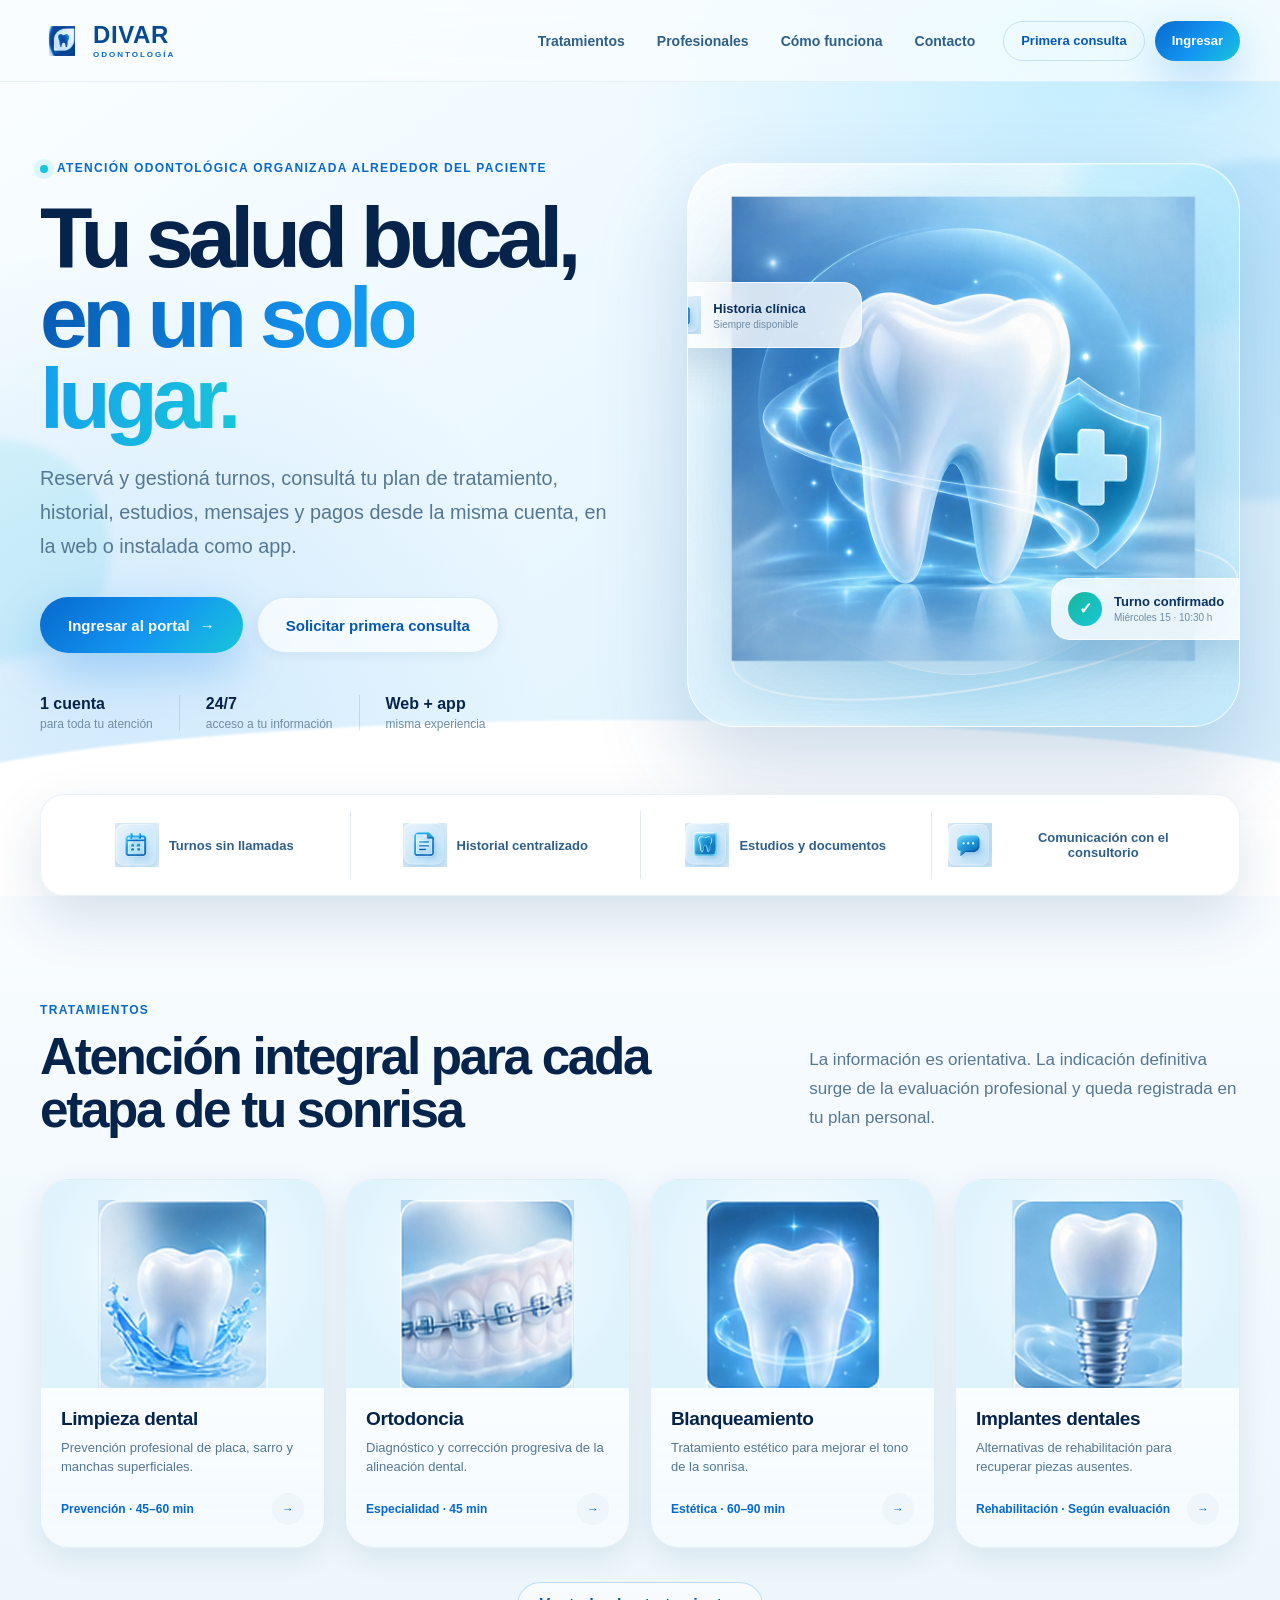
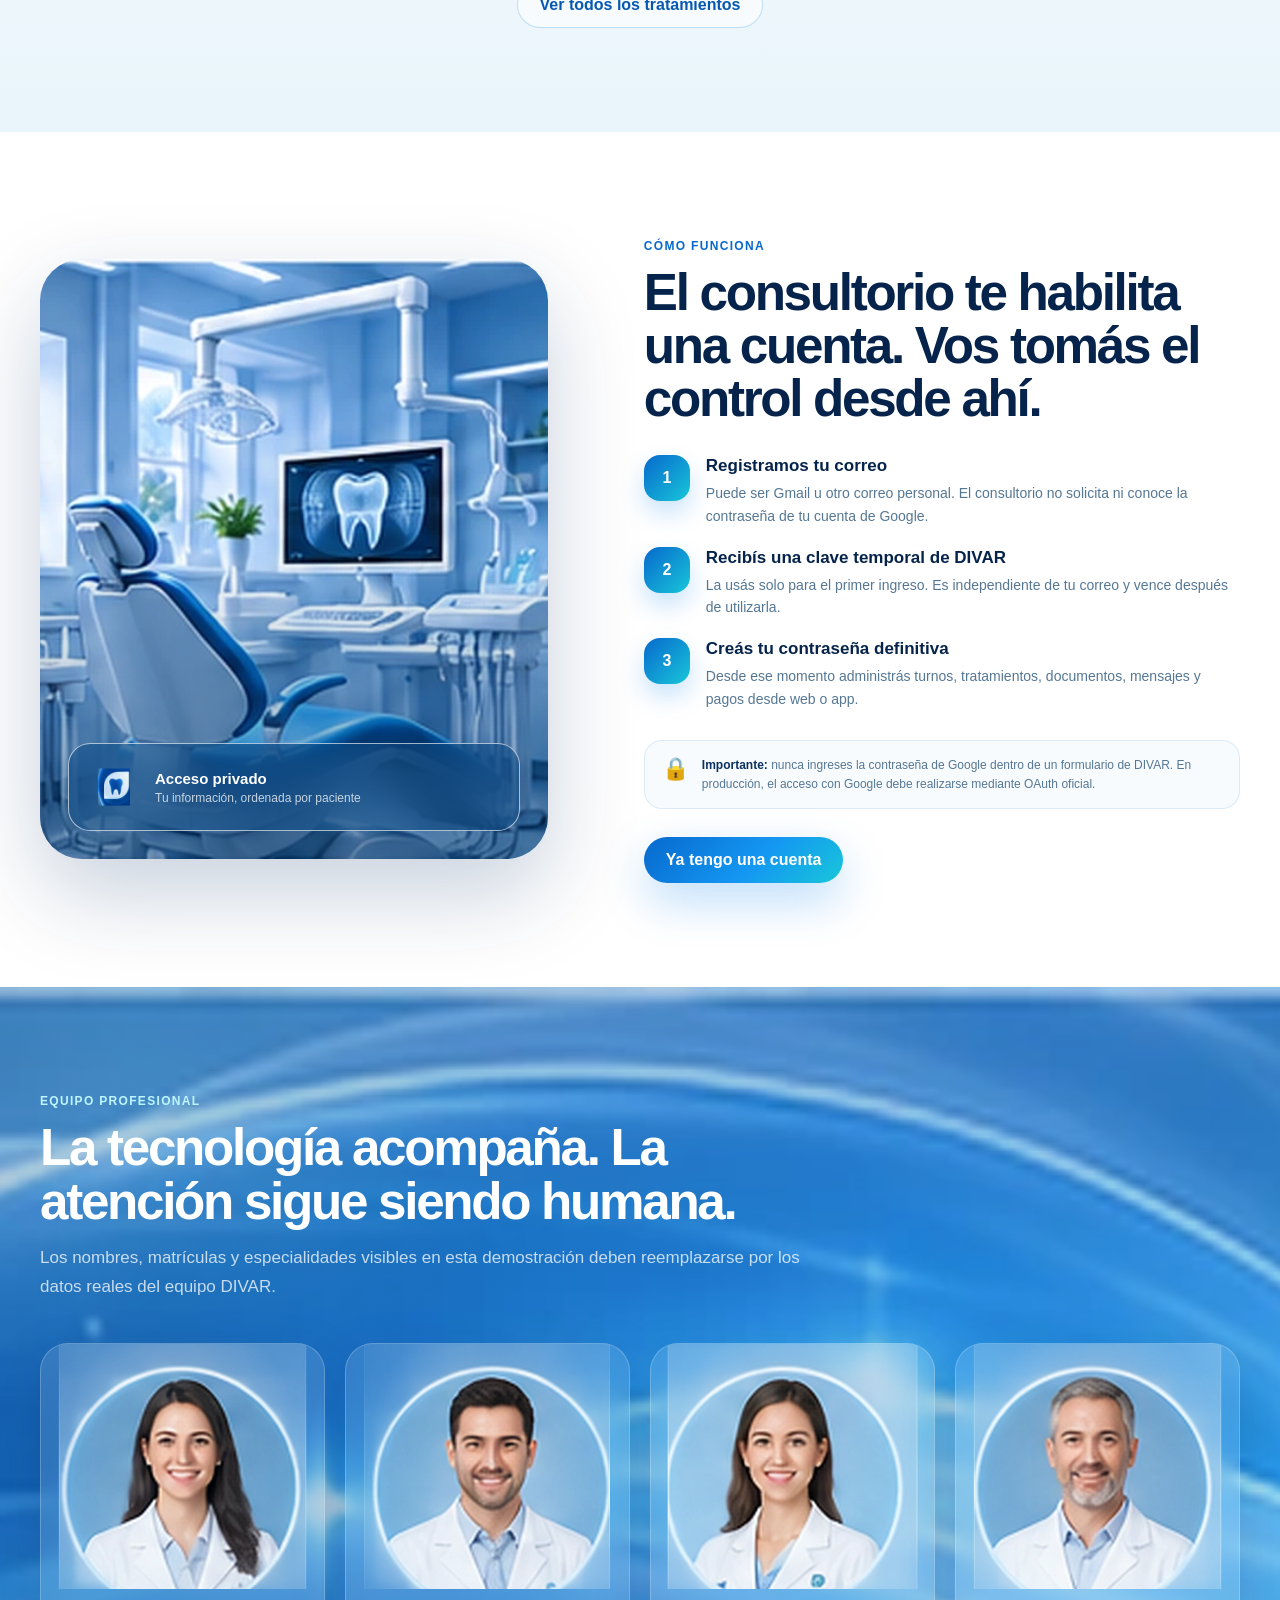
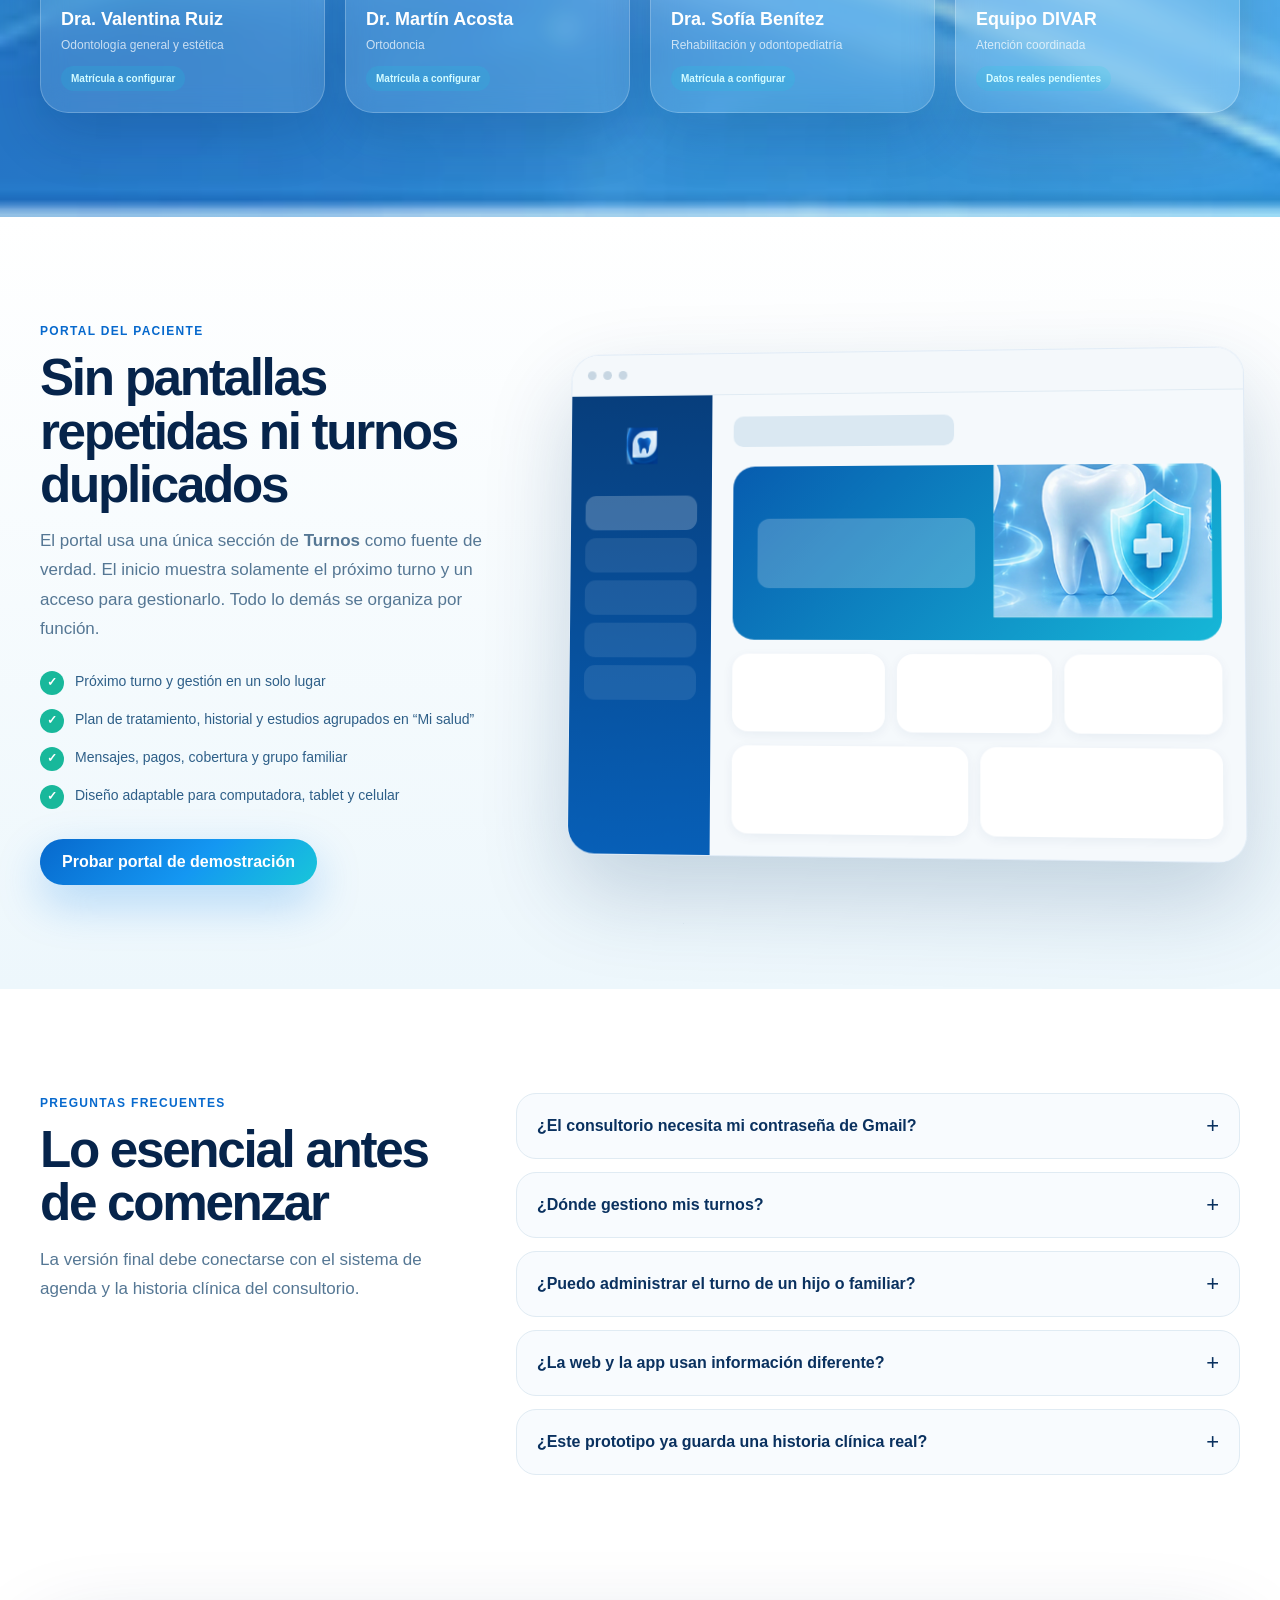
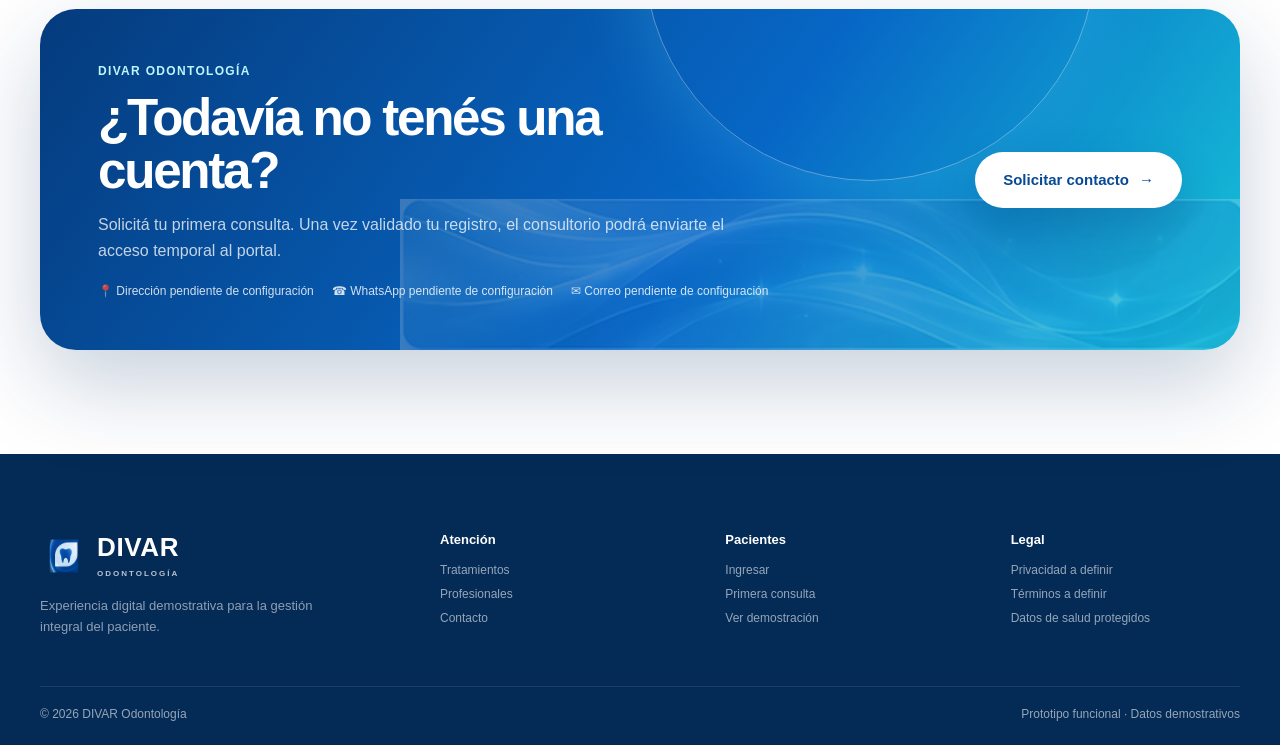
==== index.html @ 858279f1 "DIVAR Web Paciente v2.0 — PWA demo Co-Authored-By: Claude Opus 5 <noreply@anthropic.com>" ====
<!doctype html>
<html lang="es-AR">
<head>
  <meta charset="utf-8">
  <meta name="viewport" content="width=device-width, initial-scale=1, viewport-fit=cover">
  <meta name="theme-color" content="#0b5eb7">
  <meta name="description" content="DIVAR Odontología: sitio institucional y portal privado para pacientes. Turnos, historial, estudios, mensajes y pagos en un solo lugar.">
  <meta name="color-scheme" content="light">
  <meta property="og:title" content="DIVAR Odontología">
  <meta property="og:description" content="Tu salud bucal, organizada y accesible desde web o app.">
  <title>DIVAR Odontología | Portal de pacientes</title>
  <link rel="icon" href="assets/app/app-icon-192.png">
  <link rel="apple-touch-icon" href="assets/app/app-icon-192.png">
  <link rel="manifest" href="manifest.webmanifest">
  <link rel="stylesheet" href="styles.css">
</head>
<body>
  <a class="skip-link" href="#mainContent">Saltar al contenido</a>

  <div id="publicSite" class="public-site">
    <header class="public-header" id="siteHeader">
      <div class="public-header__inner container">
        <a class="brand-link brand-lockup" href="#inicio" aria-label="DIVAR Odontología, inicio">
          <img class="brand-lockup__mark" src="assets/brand/logo-symbol.webp" alt="">
          <span class="brand-lockup__text"><strong>DIVAR</strong><small>ODONTOLOGÍA</small></span>
        </a>
        <nav class="public-nav" aria-label="Navegación principal">
          <a href="#servicios">Tratamientos</a>
          <a href="#equipo">Profesionales</a>
          <a href="#acceso">Cómo funciona</a>
          <a href="#contacto">Contacto</a>
        </nav>
        <div class="public-header__actions">
          <button class="button button--ghost button--compact" data-action="open-first-visit">Primera consulta</button>
          <button class="button button--primary button--compact" data-action="open-login">Ingresar</button>
          <button class="icon-button public-menu-button" data-action="toggle-public-menu" aria-label="Abrir menú" aria-expanded="false">
            <span></span><span></span><span></span>
          </button>
        </div>
      </div>
      <div id="mobilePublicMenu" class="public-mobile-menu" hidden>
        <a href="#servicios">Tratamientos</a>
        <a href="#equipo">Profesionales</a>
        <a href="#acceso">Cómo funciona</a>
        <a href="#contacto">Contacto</a>
        <button class="button button--ghost" data-action="open-first-visit">Primera consulta</button>
        <button class="button button--primary" data-action="open-login">Ingresar al portal</button>
      </div>
    </header>

    <main id="mainContent">
      <section id="inicio" class="hero-section">
        <div class="hero-orb hero-orb--one"></div>
        <div class="hero-orb hero-orb--two"></div>
        <div class="container hero-grid">
          <div class="hero-copy">
            <span class="eyebrow"><span class="eyebrow__dot"></span> Atención odontológica organizada alrededor del paciente</span>
            <h1>Tu salud bucal, <span>en un solo lugar.</span></h1>
            <p>Reservá y gestioná turnos, consultá tu plan de tratamiento, historial, estudios, mensajes y pagos desde la misma cuenta, en la web o instalada como app.</p>
            <div class="hero-actions">
              <button class="button button--primary button--large" data-action="open-login">Ingresar al portal <span aria-hidden="true">→</span></button>
              <button class="button button--soft button--large" data-action="open-first-visit">Solicitar primera consulta</button>
            </div>
            <div class="hero-trust" aria-label="Beneficios del portal">
              <div><strong>1 cuenta</strong><span>para toda tu atención</span></div>
              <div><strong>24/7</strong><span>acceso a tu información</span></div>
              <div><strong>Web + app</strong><span>misma experiencia</span></div>
            </div>
          </div>
          <div class="hero-visual" aria-hidden="true">
            <div class="hero-glass-panel">
              <img class="hero-tooth" src="assets/illustrations/hero-tooth-shield.webp" alt="">
              <div class="floating-card floating-card--appointment">
                <span class="floating-card__icon">✓</span>
                <div><strong>Turno confirmado</strong><span>Miércoles 15 · 10:30 h</span></div>
              </div>
              <div class="floating-card floating-card--record">
                <img src="assets/icons/icon-historia-clinica.webp" alt="">
                <div><strong>Historia clínica</strong><span>Siempre disponible</span></div>
              </div>
              <div class="hero-pulse"></div>
            </div>
          </div>
        </div>
      </section>

      <section class="trust-strip" aria-label="Servicios digitales">
        <div class="container trust-strip__grid">
          <div><img src="assets/icons/icon-turnos.webp" alt=""><span>Turnos sin llamadas</span></div>
          <div><img src="assets/icons/icon-historia-clinica.webp" alt=""><span>Historial centralizado</span></div>
          <div><img src="assets/icons/icon-estudios.webp" alt=""><span>Estudios y documentos</span></div>
          <div><img src="assets/icons/icon-mensajes.webp" alt=""><span>Comunicación con el consultorio</span></div>
        </div>
      </section>

      <section id="servicios" class="section section--soft">
        <div class="container">
          <div class="section-heading section-heading--split">
            <div>
              <span class="eyebrow">Tratamientos</span>
              <h2>Atención integral para cada etapa de tu sonrisa</h2>
            </div>
            <p>La información es orientativa. La indicación definitiva surge de la evaluación profesional y queda registrada en tu plan personal.</p>
          </div>
          <div id="publicTreatmentGrid" class="treatment-grid" aria-live="polite"></div>
          <div class="section-center-action">
            <button class="button button--outline" data-action="show-all-treatments">Ver todos los tratamientos</button>
          </div>
        </div>
      </section>

      <section id="acceso" class="section access-section">
        <div class="container access-grid">
          <div class="access-visual">
            <div class="access-image-card">
              <img src="assets/backgrounds/photo-clinic.webp" alt="Consultorio odontológico moderno">
              <div class="access-image-card__badge">
                <img src="assets/brand/logo-symbol.webp" alt="">
                <div><strong>Acceso privado</strong><span>Tu información, ordenada por paciente</span></div>
              </div>
            </div>
          </div>
          <div class="access-content">
            <span class="eyebrow">Cómo funciona</span>
            <h2>El consultorio te habilita una cuenta. Vos tomás el control desde ahí.</h2>
            <div class="steps-list">
              <article class="step-item"><span>1</span><div><h3>Registramos tu correo</h3><p>Puede ser Gmail u otro correo personal. El consultorio no solicita ni conoce la contraseña de tu cuenta de Google.</p></div></article>
              <article class="step-item"><span>2</span><div><h3>Recibís una clave temporal de DIVAR</h3><p>La usás solo para el primer ingreso. Es independiente de tu correo y vence después de utilizarla.</p></div></article>
              <article class="step-item"><span>3</span><div><h3>Creás tu contraseña definitiva</h3><p>Desde ese momento administrás turnos, tratamientos, documentos, mensajes y pagos desde web o app.</p></div></article>
            </div>
            <div class="security-note">
              <span class="security-note__icon">🔒</span>
              <p><strong>Importante:</strong> nunca ingreses la contraseña de Google dentro de un formulario de DIVAR. En producción, el acceso con Google debe realizarse mediante OAuth oficial.</p>
            </div>
            <button class="button button--primary" data-action="open-login">Ya tengo una cuenta</button>
          </div>
        </div>
      </section>

      <section id="equipo" class="section section--deep">
        <div class="container">
          <div class="section-heading section-heading--light">
            <span class="eyebrow eyebrow--light">Equipo profesional</span>
            <h2>La tecnología acompaña. La atención sigue siendo humana.</h2>
            <p>Los nombres, matrículas y especialidades visibles en esta demostración deben reemplazarse por los datos reales del equipo DIVAR.</p>
          </div>
          <div id="professionalGrid" class="professional-grid"></div>
        </div>
      </section>

      <section class="section portal-preview-section">
        <div class="container portal-preview-grid">
          <div class="portal-preview-copy">
            <span class="eyebrow">Portal del paciente</span>
            <h2>Sin pantallas repetidas ni turnos duplicados</h2>
            <p>El portal usa una única sección de <strong>Turnos</strong> como fuente de verdad. El inicio muestra solamente el próximo turno y un acceso para gestionarlo. Todo lo demás se organiza por función.</p>
            <ul class="feature-check-list">
              <li><span>✓</span> Próximo turno y gestión en un solo lugar</li>
              <li><span>✓</span> Plan de tratamiento, historial y estudios agrupados en “Mi salud”</li>
              <li><span>✓</span> Mensajes, pagos, cobertura y grupo familiar</li>
              <li><span>✓</span> Diseño adaptable para computadora, tablet y celular</li>
            </ul>
            <button class="button button--primary" data-action="open-demo">Probar portal de demostración</button>
          </div>
          <div class="portal-preview-window" aria-hidden="true">
            <div class="portal-preview-window__top"><span></span><span></span><span></span></div>
            <div class="portal-preview-window__body">
              <aside>
                <img class="preview-logo-mark" src="assets/brand/logo-symbol.webp" alt="">
                <i></i><i></i><i></i><i></i><i></i>
              </aside>
              <div class="preview-dashboard">
                <div class="preview-dashboard__header"></div>
                <div class="preview-dashboard__hero">
                  <div></div><img src="assets/illustrations/hero-tooth-prevention.webp" alt="">
                </div>
                <div class="preview-dashboard__cards"><i></i><i></i><i></i></div>
                <div class="preview-dashboard__rows"><i></i><i></i></div>
              </div>
            </div>
          </div>
        </div>
      </section>

      <section class="section faq-section">
        <div class="container faq-grid">
          <div class="faq-intro">
            <span class="eyebrow">Preguntas frecuentes</span>
            <h2>Lo esencial antes de comenzar</h2>
            <p>La versión final debe conectarse con el sistema de agenda y la historia clínica del consultorio.</p>
          </div>
          <div id="faqList" class="faq-list"></div>
        </div>
      </section>

      <section id="contacto" class="section contact-section">
        <div class="container contact-card">
          <div class="contact-card__copy">
            <span class="eyebrow eyebrow--light">DIVAR Odontología</span>
            <h2>¿Todavía no tenés una cuenta?</h2>
            <p>Solicitá tu primera consulta. Una vez validado tu registro, el consultorio podrá enviarte el acceso temporal al portal.</p>
            <div class="contact-items">
              <span>📍 Dirección pendiente de configuración</span>
              <span>☎ WhatsApp pendiente de configuración</span>
              <span>✉ Correo pendiente de configuración</span>
            </div>
          </div>
          <button class="button button--white button--large" data-action="open-first-visit">Solicitar contacto <span aria-hidden="true">→</span></button>
        </div>
      </section>
    </main>

    <footer class="public-footer">
      <div class="container public-footer__grid">
        <div><div class="brand-lockup brand-lockup--light"><img class="brand-lockup__mark" src="assets/brand/logo-symbol.webp" alt=""><span class="brand-lockup__text"><strong>DIVAR</strong><small>ODONTOLOGÍA</small></span></div><p>Experiencia digital demostrativa para la gestión integral del paciente.</p></div>
        <div><strong>Atención</strong><a href="#servicios">Tratamientos</a><a href="#equipo">Profesionales</a><a href="#contacto">Contacto</a></div>
        <div><strong>Pacientes</strong><button data-action="open-login">Ingresar</button><button data-action="open-first-visit">Primera consulta</button><button data-action="open-demo">Ver demostración</button></div>
        <div><strong>Legal</strong><span>Privacidad a definir</span><span>Términos a definir</span><span>Datos de salud protegidos</span></div>
      </div>
      <div class="container public-footer__bottom"><span>© <span id="currentYear"></span> DIVAR Odontología</span><span>Prototipo funcional · Datos demostrativos</span></div>
    </footer>
  </div>

  <div id="portalApp" class="portal-app" hidden>
    <aside class="portal-sidebar" id="portalSidebar">
      <div class="portal-sidebar__brand">
        <div class="brand-lockup brand-lockup--light"><img class="brand-lockup__mark" src="assets/brand/logo-symbol.webp" alt=""><span class="brand-lockup__text"><strong>DIVAR</strong><small>ODONTOLOGÍA</small></span></div>
        <button class="icon-button sidebar-close" data-action="close-sidebar" aria-label="Cerrar menú">×</button>
      </div>
      <div class="patient-compact" id="sidebarPatientCard"></div>
      <nav id="portalNavigation" class="portal-nav" aria-label="Portal del paciente"></nav>
      <div class="portal-sidebar__bottom">
        <button class="emergency-button" data-action="open-emergency"><img src="assets/icons/icon-urgencias.webp" alt=""><span><strong>¿Tenés una urgencia?</strong><small>Ver canales de atención</small></span></button>
        <button class="logout-button" data-action="logout">Cerrar sesión</button>
      </div>
    </aside>
    <div class="sidebar-scrim" id="sidebarScrim" data-action="close-sidebar" hidden></div>

    <div class="portal-shell">
      <header class="portal-topbar">
        <div class="portal-topbar__left">
          <button class="icon-button portal-menu-button" data-action="open-sidebar" aria-label="Abrir menú"><span></span><span></span><span></span></button>
          <div id="portalBreadcrumb" class="portal-breadcrumb"></div>
        </div>
        <div class="portal-topbar__actions">
          <button id="installAppButton" class="button button--soft button--compact" data-action="install-app" hidden>Instalar app</button>
          <button class="notification-button" data-action="toggle-notifications" aria-label="Notificaciones"><span class="notification-button__bell">♢</span><span id="notificationCount" class="notification-count">0</span></button>
          <button class="topbar-profile" data-action="navigate" data-route="profile" id="topbarProfile"></button>
        </div>
      </header>
      <main id="portalMain" class="portal-main" tabindex="-1"></main>
      <nav id="mobilePortalNav" class="mobile-portal-nav" aria-label="Navegación móvil"></nav>
    </div>

    <aside id="notificationPanel" class="notification-panel" hidden>
      <div class="notification-panel__header"><div><span class="eyebrow">Actividad</span><h2>Notificaciones</h2></div><button class="icon-button" data-action="toggle-notifications" aria-label="Cerrar notificaciones">×</button></div>
      <div id="notificationList" class="notification-list"></div>
      <button class="button button--soft button--full" data-action="mark-notifications-read">Marcar todo como leído</button>
    </aside>
  </div>

  <div id="modalRoot"></div>
  <div id="toastRegion" class="toast-region" aria-live="polite" aria-atomic="true"></div>
  <input id="documentUploadInput" type="file" accept="image/*,.pdf" hidden multiple>

  <noscript><div class="noscript-message">Esta aplicación necesita JavaScript para gestionar el portal del paciente.</div></noscript>
  <script src="app.js" defer></script>
</body>
</html>
---- styles.css ----
:root {
  --ink-950: #06244b;
  --ink-900: #0a315f;
  --ink-800: #164875;
  --ink-700: #2e5f88;
  --ink-600: #557794;
  --ink-500: #718da5;
  --ink-400: #9ab0c2;
  --ink-300: #c7d6e2;
  --ink-200: #e0ebf3;
  --ink-100: #eff6fb;
  --ink-50: #f8fbfe;
  --blue-950: #00356f;
  --blue-900: #064995;
  --blue-800: #0758b0;
  --blue-700: #0769cd;
  --blue-600: #087fe7;
  --blue-500: #1497f2;
  --blue-400: #33b7f2;
  --cyan-500: #18c6d9;
  --cyan-400: #4ddbe5;
  --cyan-200: #baf4f3;
  --success-700: #087a67;
  --success-500: #18b89b;
  --success-100: #dcf9f0;
  --warning-700: #9a5b00;
  --warning-500: #f4a42b;
  --warning-100: #fff2d4;
  --danger-700: #b23a4a;
  --danger-500: #ed6273;
  --danger-100: #ffe7eb;
  --white: #ffffff;
  --page: #f2f8fc;
  --page-deep: #e8f3fa;
  --shadow-xs: 0 3px 12px rgba(7, 56, 104, 0.06);
  --shadow-sm: 0 10px 30px rgba(7, 56, 104, 0.09);
  --shadow-md: 0 22px 55px rgba(7, 56, 104, 0.14);
  --shadow-lg: 0 34px 90px rgba(0, 46, 98, 0.22);
  --shadow-blue: 0 18px 46px rgba(8, 127, 231, 0.27);
  --radius-xs: 10px;
  --radius-sm: 14px;
  --radius-md: 20px;
  --radius-lg: 28px;
  --radius-xl: 36px;
  --radius-pill: 999px;
  --container: 1200px;
  --sidebar-width: 284px;
  --topbar-height: 78px;
  --ease: 180ms ease;
}

* { box-sizing: border-box; }
html { scroll-behavior: smooth; }
body {
  margin: 0;
  min-width: 320px;
  color: var(--ink-950);
  background: var(--page);
  font-family: Inter, ui-sans-serif, -apple-system, BlinkMacSystemFont, "Segoe UI", sans-serif;
  -webkit-font-smoothing: antialiased;
  text-rendering: optimizeLegibility;
}
body.modal-open { overflow: hidden; }
button, input, select, textarea { font: inherit; }
button, a { -webkit-tap-highlight-color: transparent; }
button { cursor: pointer; }
a { color: inherit; text-decoration: none; }
img { max-width: 100%; display: block; }
[hidden] { display: none !important; }

::selection { color: var(--blue-950); background: var(--cyan-200); }
:focus-visible { outline: 3px solid rgba(20, 151, 242, 0.34); outline-offset: 3px; }

.skip-link {
  position: fixed;
  left: 18px;
  top: 14px;
  z-index: 5000;
  padding: 10px 16px;
  border-radius: var(--radius-pill);
  background: var(--ink-950);
  color: white;
  transform: translateY(-180%);
  transition: transform var(--ease);
}
.skip-link:focus { transform: translateY(0); }

.container { width: min(calc(100% - 40px), var(--container)); margin-inline: auto; }
.section { padding: 104px 0; position: relative; }
.section--soft { background: linear-gradient(180deg, #f8fcff 0%, #eaf5fb 100%); }
.section--deep { overflow: hidden; color: white; background: linear-gradient(135deg, #053a78 0%, #075cb1 54%, #12a3dc 100%); }
.section--deep::before {
  content: "";
  position: absolute;
  inset: 0;
  background:
    radial-gradient(circle at 12% 8%, rgba(123, 233, 255, 0.2), transparent 28%),
    radial-gradient(circle at 90% 86%, rgba(255, 255, 255, 0.12), transparent 24%),
    url("assets/backgrounds/background-waves.webp") center bottom / cover no-repeat;
  opacity: .72;
}
.section--deep > .container { position: relative; z-index: 1; }

.eyebrow {
  display: inline-flex;
  align-items: center;
  gap: 9px;
  color: var(--blue-700);
  font-size: 12px;
  font-weight: 800;
  letter-spacing: .11em;
  line-height: 1.2;
  text-transform: uppercase;
}
.eyebrow--light { color: #bdf6ff; }
.eyebrow__dot { width: 8px; height: 8px; border-radius: 50%; background: var(--cyan-500); box-shadow: 0 0 0 6px rgba(24, 198, 217, .12); }

.section-heading { max-width: 720px; margin-bottom: 42px; }
.section-heading--split { display: grid; grid-template-columns: minmax(0, 1.2fr) minmax(280px, .75fr); gap: 80px; max-width: none; align-items: end; }
.section-heading h2, .access-content h2, .portal-preview-copy h2, .faq-intro h2, .contact-card h2 {
  margin: 12px 0 0;
  font-size: clamp(34px, 4vw, 54px);
  line-height: 1.04;
  letter-spacing: -.045em;
}
.section-heading p, .section-heading--split > p, .access-content > p, .portal-preview-copy > p, .faq-intro > p {
  margin: 15px 0 0;
  color: var(--ink-600);
  font-size: 17px;
  line-height: 1.72;
}
.section-heading--split > p { align-self: end; margin: 0 0 4px; }
.section-heading--light { color: white; max-width: 760px; }
.section-heading--light p { color: rgba(255,255,255,.75); }
.section-center-action { display: flex; justify-content: center; margin-top: 34px; }

.button {
  border: 0;
  border-radius: var(--radius-pill);
  display: inline-flex;
  align-items: center;
  justify-content: center;
  gap: 10px;
  min-height: 46px;
  padding: 0 22px;
  font-weight: 760;
  line-height: 1;
  white-space: nowrap;
  transition: transform var(--ease), box-shadow var(--ease), background var(--ease), color var(--ease), border-color var(--ease);
}
.button:hover { transform: translateY(-2px); }
.button:active { transform: translateY(0); }
.button--primary { color: white; background: linear-gradient(135deg, var(--blue-700), var(--blue-500) 56%, var(--cyan-500)); box-shadow: var(--shadow-blue); }
.button--primary:hover { box-shadow: 0 23px 54px rgba(8, 127, 231, .35); }
.button--soft { color: var(--blue-800); background: rgba(255,255,255,.68); border: 1px solid rgba(6, 96, 178, .12); box-shadow: var(--shadow-xs); backdrop-filter: blur(14px); }
.button--soft:hover { background: white; box-shadow: var(--shadow-sm); }
.button--ghost { color: var(--blue-800); background: transparent; border: 1px solid rgba(7, 88, 176, .16); }
.button--ghost:hover { background: rgba(255,255,255,.74); }
.button--outline { color: var(--blue-800); background: rgba(255,255,255,.6); border: 1px solid rgba(8, 127, 231, .24); }
.button--outline:hover { background: white; box-shadow: var(--shadow-sm); }
.button--white { color: var(--blue-900); background: white; box-shadow: 0 18px 45px rgba(0, 47, 100, .18); }
.button--danger { color: var(--danger-700); background: var(--danger-100); border: 1px solid rgba(178, 58, 74, .14); }
.button--large { min-height: 56px; padding-inline: 28px; font-size: 15px; }
.button--compact { min-height: 40px; padding-inline: 17px; font-size: 13px; }
.button--full { width: 100%; }
.button:disabled { cursor: not-allowed; opacity: .52; transform: none; box-shadow: none; }

.icon-button {
  display: inline-grid;
  place-items: center;
  width: 42px;
  height: 42px;
  padding: 0;
  border: 0;
  border-radius: 50%;
  color: var(--ink-900);
  background: rgba(255,255,255,.68);
  box-shadow: var(--shadow-xs);
  transition: background var(--ease), transform var(--ease), box-shadow var(--ease);
}
.icon-button:hover { background: white; transform: translateY(-1px); box-shadow: var(--shadow-sm); }

/* Public site */
.public-site { min-height: 100vh; overflow: clip; background: white; }
.public-header {
  position: fixed;
  inset: 0 0 auto 0;
  z-index: 1000;
  height: 82px;
  border-bottom: 1px solid rgba(8, 78, 143, .07);
  background: rgba(249, 253, 255, .8);
  backdrop-filter: blur(24px) saturate(150%);
  transition: box-shadow var(--ease), background var(--ease);
}
.public-header.is-scrolled { background: rgba(255,255,255,.92); box-shadow: 0 10px 35px rgba(7, 56, 104, .08); }
.public-header__inner { height: 100%; display: flex; align-items: center; justify-content: space-between; gap: 28px; }
.brand-link { flex: 0 0 auto; display: inline-flex; align-items: center; }
.brand-link img { width: 166px; height: auto; }
.public-nav { display: flex; align-items: center; gap: 32px; margin-left: auto; }
.public-nav a { position: relative; color: var(--ink-700); font-size: 14px; font-weight: 650; }
.public-nav a::after { content: ""; position: absolute; height: 2px; left: 50%; right: 50%; bottom: -9px; border-radius: 2px; background: var(--blue-600); transition: left var(--ease), right var(--ease); }
.public-nav a:hover { color: var(--blue-800); }
.public-nav a:hover::after { left: 0; right: 0; }
.public-header__actions { display: flex; align-items: center; gap: 10px; }
.public-menu-button { display: none; background: transparent; box-shadow: none; }
.public-menu-button span, .portal-menu-button span { display: block; width: 18px; height: 2px; border-radius: 2px; background: currentColor; margin: 2px 0; }
.public-mobile-menu { position: absolute; top: 72px; right: 20px; width: min(330px, calc(100vw - 40px)); padding: 18px; border: 1px solid rgba(8, 78, 143, .1); border-radius: 22px; background: rgba(255,255,255,.96); box-shadow: var(--shadow-lg); backdrop-filter: blur(24px); }
.public-mobile-menu a { display: block; padding: 13px 10px; color: var(--ink-800); font-weight: 680; }
.public-mobile-menu .button { width: 100%; margin-top: 8px; }

.hero-section {
  position: relative;
  min-height: 800px;
  padding: 150px 0 80px;
  display: flex;
  align-items: center;
  overflow: hidden;
  background:
    radial-gradient(circle at 84% 9%, rgba(93, 211, 255, .27), transparent 34%),
    radial-gradient(circle at 9% 82%, rgba(8, 127, 231, .12), transparent 32%),
    linear-gradient(145deg, #fbfeff 0%, #ecf8ff 46%, #d7effc 100%);
}
.hero-section::after { content: ""; position: absolute; inset: auto -10% -90px -10%; height: 190px; border-radius: 50% 50% 0 0; background: white; filter: blur(1px); }
.hero-grid { display: grid; grid-template-columns: minmax(0, 1.02fr) minmax(460px, .98fr); gap: 72px; align-items: center; position: relative; z-index: 2; }
.hero-copy h1 { max-width: 720px; margin: 20px 0 22px; font-size: clamp(50px, 6.8vw, 86px); line-height: .94; letter-spacing: -.065em; color: var(--ink-950); }
.hero-copy h1 span { color: transparent; background: linear-gradient(110deg, var(--blue-800), var(--blue-500) 54%, var(--cyan-500)); -webkit-background-clip: text; background-clip: text; }
.hero-copy > p { max-width: 680px; margin: 0; color: var(--ink-600); font-size: clamp(17px, 1.55vw, 20px); line-height: 1.72; }
.hero-actions { display: flex; align-items: center; flex-wrap: wrap; gap: 14px; margin-top: 34px; }
.hero-trust { margin-top: 42px; display: flex; align-items: stretch; gap: 0; }
.hero-trust > div { padding: 0 26px; border-left: 1px solid rgba(5, 70, 130, .13); display: grid; gap: 4px; }
.hero-trust > div:first-child { padding-left: 0; border-left: 0; }
.hero-trust strong { color: var(--ink-950); font-size: 16px; }
.hero-trust span { color: var(--ink-500); font-size: 12px; }
.hero-visual { position: relative; min-height: 590px; display: grid; place-items: center; }
.hero-glass-panel {
  position: relative;
  width: min(100%, 580px);
  aspect-ratio: 1 / 1.02;
  border: 1px solid rgba(255,255,255,.72);
  border-radius: 48px;
  background:
    radial-gradient(circle at 68% 25%, rgba(255,255,255,.72), transparent 28%),
    linear-gradient(145deg, rgba(255,255,255,.76), rgba(126,211,247,.25));
  box-shadow: inset 0 1px 0 rgba(255,255,255,.8), 0 40px 95px rgba(0, 77, 143, .2);
  backdrop-filter: blur(22px);
  overflow: hidden;
}
.hero-glass-panel::before { content: ""; position: absolute; inset: 9% 9%; border: 1px solid rgba(255,255,255,.5); border-radius: 50%; box-shadow: 0 0 90px rgba(36, 185, 243, .22); }
.hero-glass-panel::after { content: ""; position: absolute; width: 510px; height: 130px; left: 40px; bottom: 38px; border: 2px solid rgba(255,255,255,.65); border-radius: 50%; transform: rotate(-10deg); filter: drop-shadow(0 0 12px rgba(52, 196, 244, .7)); }
.hero-tooth { position: absolute; z-index: 2; width: 86%; max-width: 500px; left: 7%; top: 5%; filter: drop-shadow(0 35px 35px rgba(0, 77, 143, .2)); animation: float-tooth 6s ease-in-out infinite; }
.hero-pulse { position: absolute; width: 240px; height: 240px; right: -70px; top: -72px; border-radius: 50%; background: rgba(93, 216, 255, .2); filter: blur(14px); }
.floating-card { position: absolute; z-index: 4; display: flex; align-items: center; gap: 12px; min-width: 216px; padding: 13px 16px; border: 1px solid rgba(255,255,255,.78); border-radius: 19px; background: rgba(255,255,255,.78); box-shadow: 0 18px 40px rgba(5, 73, 133, .16); backdrop-filter: blur(18px); }
.floating-card strong, .floating-card span { display: block; }
.floating-card strong { color: var(--ink-900); font-size: 13px; }
.floating-card div span { margin-top: 3px; color: var(--ink-500); font-size: 10px; }
.floating-card__icon { width: 34px; height: 34px; display: grid !important; place-items: center; border-radius: 50%; color: white; background: linear-gradient(135deg, var(--success-500), var(--cyan-500)); font-weight: 900; }
.floating-card img { width: 38px; height: 38px; object-fit: contain; }
.floating-card--appointment { right: -28px; bottom: 86px; animation: float-card 5.2s ease-in-out infinite; }
.floating-card--record { left: -42px; top: 118px; animation: float-card 5.8s ease-in-out -1.2s infinite; }
.hero-orb { position: absolute; border-radius: 50%; filter: blur(4px); pointer-events: none; }
.hero-orb--one { width: 340px; height: 340px; right: -150px; top: 160px; background: rgba(5, 142, 235, .11); }
.hero-orb--two { width: 220px; height: 220px; left: -110px; bottom: 160px; background: rgba(24, 198, 217, .11); }
@keyframes float-tooth { 0%,100% { transform: translateY(0) rotate(-1deg); } 50% { transform: translateY(-13px) rotate(1deg); } }
@keyframes float-card { 0%,100% { transform: translateY(0); } 50% { transform: translateY(-8px); } }

.trust-strip { position: relative; z-index: 4; margin-top: -26px; }
.trust-strip__grid { display: grid; grid-template-columns: repeat(4, 1fr); padding: 16px 18px; border: 1px solid rgba(8, 78, 143, .08); border-radius: 24px; background: rgba(255,255,255,.9); box-shadow: var(--shadow-md); backdrop-filter: blur(18px); }
.trust-strip__grid > div { min-height: 68px; display: flex; align-items: center; justify-content: center; gap: 10px; padding: 10px 16px; border-left: 1px solid var(--ink-200); color: var(--ink-700); font-size: 13px; font-weight: 720; text-align: center; }
.trust-strip__grid > div:first-child { border-left: 0; }
.trust-strip__grid img { width: 44px; height: 44px; object-fit: contain; }

.treatment-grid { display: grid; grid-template-columns: repeat(4, minmax(0, 1fr)); gap: 20px; }
.treatment-card { position: relative; min-height: 352px; border: 1px solid rgba(8, 78, 143, .09); border-radius: var(--radius-lg); overflow: hidden; background: linear-gradient(180deg, rgba(255,255,255,.95), rgba(245,251,255,.86)); box-shadow: var(--shadow-sm); transition: transform var(--ease), box-shadow var(--ease), border-color var(--ease); }
.treatment-card:hover { transform: translateY(-6px); border-color: rgba(8, 127, 231, .2); box-shadow: var(--shadow-md); }
.treatment-card__image { height: 208px; display: grid; place-items: center; background: radial-gradient(circle at 50% 40%, #f9fdff, #dff3fd 76%); overflow: hidden; }
.treatment-card__image img { width: 82%; height: 82%; object-fit: contain; transition: transform 300ms ease; }
.treatment-card:hover .treatment-card__image img { transform: scale(1.05) translateY(-3px); }
.treatment-card__body { padding: 20px 20px 22px; }
.treatment-card__body h3 { margin: 0; font-size: 19px; letter-spacing: -.02em; }
.treatment-card__body p { margin: 8px 0 16px; min-height: 39px; color: var(--ink-600); font-size: 13px; line-height: 1.5; }
.treatment-card__meta { display: flex; align-items: center; justify-content: space-between; color: var(--blue-700); font-size: 12px; font-weight: 760; }
.treatment-card__meta span:last-child { width: 32px; height: 32px; display: grid; place-items: center; border-radius: 50%; background: var(--ink-100); transition: background var(--ease), color var(--ease); }
.treatment-card:hover .treatment-card__meta span:last-child { color: white; background: var(--blue-600); }

.access-section { background: white; }
.access-grid { display: grid; grid-template-columns: minmax(380px, .92fr) minmax(0, 1.08fr); gap: 96px; align-items: center; }
.access-image-card { position: relative; min-height: 600px; border-radius: 42px; overflow: hidden; box-shadow: var(--shadow-lg); background: #d8effb; }
.access-image-card > img { width: 100%; height: 100%; min-height: 600px; object-fit: cover; }
.access-image-card::after { content: ""; position: absolute; inset: 0; background: linear-gradient(180deg, transparent 48%, rgba(3, 48, 94, .46)); }
.access-image-card__badge { position: absolute; z-index: 2; left: 28px; right: 28px; bottom: 28px; display: flex; align-items: center; gap: 14px; padding: 16px 18px; border: 1px solid rgba(255,255,255,.62); border-radius: 22px; color: white; background: rgba(5, 72, 134, .45); backdrop-filter: blur(22px); }
.access-image-card__badge img { width: 54px; height: 54px; }
.access-image-card__badge strong, .access-image-card__badge span { display: block; }
.access-image-card__badge strong { font-size: 15px; }
.access-image-card__badge span { margin-top: 4px; color: rgba(255,255,255,.75); font-size: 12px; }
.steps-list { display: grid; gap: 19px; margin: 30px 0; }
.step-item { display: grid; grid-template-columns: 46px 1fr; gap: 16px; align-items: start; }
.step-item > span { width: 46px; height: 46px; display: grid; place-items: center; border-radius: 16px; color: white; background: linear-gradient(135deg, var(--blue-700), var(--cyan-500)); box-shadow: 0 12px 25px rgba(8,127,231,.22); font-weight: 840; }
.step-item h3 { margin: 1px 0 6px; font-size: 17px; }
.step-item p { margin: 0; color: var(--ink-600); font-size: 14px; line-height: 1.62; }
.security-note { display: flex; align-items: flex-start; gap: 13px; margin: 26px 0 28px; padding: 15px 17px; border: 1px solid rgba(8, 127, 231, .13); border-radius: 18px; background: var(--ink-50); }
.security-note__icon { font-size: 22px; }
.security-note p { margin: 0; color: var(--ink-600); font-size: 12px; line-height: 1.55; }
.security-note strong { color: var(--ink-900); }

.professional-grid { display: grid; grid-template-columns: repeat(4, minmax(0, 1fr)); gap: 20px; }
.professional-card { position: relative; overflow: hidden; min-height: 370px; border: 1px solid rgba(255,255,255,.22); border-radius: 28px; background: rgba(255,255,255,.12); box-shadow: 0 22px 55px rgba(0,35,78,.18); backdrop-filter: blur(12px); transition: transform var(--ease), background var(--ease); }
.professional-card:hover { transform: translateY(-6px); background: rgba(255,255,255,.17); }
.professional-card__photo { height: 245px; display: grid; align-items: end; justify-items: center; background: radial-gradient(circle at 50% 35%, rgba(255,255,255,.46), transparent 54%); overflow: hidden; }
.professional-card__photo img { width: 100%; height: 100%; object-fit: contain; object-position: center bottom; }
.professional-card__body { padding: 20px; }
.professional-card h3 { margin: 0 0 6px; font-size: 18px; }
.professional-card p { margin: 0; color: rgba(255,255,255,.72); font-size: 12px; line-height: 1.5; }
.professional-card__tag { display: inline-flex; margin-top: 12px; padding: 7px 10px; border-radius: var(--radius-pill); color: #d2fbff; background: rgba(15, 211, 225, .14); font-size: 10px; font-weight: 750; }

.portal-preview-section { background: linear-gradient(180deg, white, #edf7fc); }
.portal-preview-grid { display: grid; grid-template-columns: minmax(0, .8fr) minmax(560px, 1.2fr); gap: 72px; align-items: center; }
.portal-preview-copy > p { max-width: 620px; }
.feature-check-list { list-style: none; display: grid; gap: 14px; margin: 28px 0 30px; padding: 0; }
.feature-check-list li { display: flex; align-items: flex-start; gap: 11px; color: var(--ink-700); font-size: 14px; line-height: 1.48; }
.feature-check-list span { flex: 0 0 auto; width: 24px; height: 24px; display: grid; place-items: center; border-radius: 50%; color: white; background: var(--success-500); font-size: 12px; font-weight: 900; }
.portal-preview-window { overflow: hidden; border: 1px solid rgba(7, 88, 176, .12); border-radius: 28px; background: white; box-shadow: 0 38px 90px rgba(7, 56, 104, .2); transform: perspective(1000px) rotateY(-3deg) rotateX(1.5deg); }
.portal-preview-window__top { height: 42px; display: flex; align-items: center; gap: 7px; padding: 0 16px; background: #f4f8fb; border-bottom: 1px solid var(--ink-200); }
.portal-preview-window__top span { width: 9px; height: 9px; border-radius: 50%; background: var(--ink-300); }
.portal-preview-window__body { display: grid; grid-template-columns: 145px 1fr; min-height: 440px; }
.portal-preview-window aside { padding: 24px 15px; background: linear-gradient(180deg, #073e7c, #075fb7); }
.portal-preview-window aside img { width: 110px; margin: 0 auto 28px; filter: brightness(0) invert(1); }
.portal-preview-window aside i { display: block; height: 35px; margin: 8px 0; border-radius: 11px; background: rgba(255,255,255,.09); }
.portal-preview-window aside i:first-of-type { background: rgba(255,255,255,.22); }
.preview-dashboard { padding: 22px; background: #f5f9fc; }
.preview-dashboard__header { height: 31px; width: 46%; border-radius: 10px; background: #dae8f2; }
.preview-dashboard__hero { height: 175px; margin-top: 20px; display: flex; align-items: center; justify-content: space-between; border-radius: 22px; overflow: hidden; background: linear-gradient(135deg, #075caf, #16b7d7); }
.preview-dashboard__hero div { width: 45%; height: 70px; margin-left: 25px; border-radius: 12px; background: rgba(255,255,255,.21); }
.preview-dashboard__hero img { width: 48%; align-self: flex-end; }
.preview-dashboard__cards { display: grid; grid-template-columns: repeat(3, 1fr); gap: 12px; margin-top: 14px; }
.preview-dashboard__cards i { height: 78px; border-radius: 16px; background: white; box-shadow: var(--shadow-xs); }
.preview-dashboard__rows { display: grid; grid-template-columns: 1fr 1fr; gap: 12px; margin-top: 14px; }
.preview-dashboard__rows i { height: 88px; border-radius: 16px; background: white; box-shadow: var(--shadow-xs); }

.faq-section { background: white; }
.faq-grid { display: grid; grid-template-columns: minmax(280px, .7fr) minmax(0, 1.3fr); gap: 86px; align-items: start; }
.faq-intro { position: sticky; top: 130px; }
.faq-list { display: grid; gap: 13px; }
.faq-item { border: 1px solid var(--ink-200); border-radius: 20px; background: var(--ink-50); overflow: hidden; }
.faq-item button { width: 100%; padding: 19px 20px; border: 0; display: flex; align-items: center; justify-content: space-between; gap: 18px; text-align: left; color: var(--ink-900); background: transparent; font-weight: 760; }
.faq-item button span:last-child { font-size: 22px; font-weight: 400; transition: transform var(--ease); }
.faq-item.is-open button span:last-child { transform: rotate(45deg); }
.faq-item__answer { padding: 0 20px 20px; color: var(--ink-600); font-size: 14px; line-height: 1.65; }

.contact-section { padding-top: 30px; background: white; }
.contact-card { position: relative; overflow: hidden; min-height: 300px; padding: 52px 58px; display: flex; align-items: center; justify-content: space-between; gap: 40px; border-radius: 36px; color: white; background: linear-gradient(125deg, #053b7d, #0767c6 57%, #17c4d8); box-shadow: var(--shadow-lg); }
.contact-card::before { content: ""; position: absolute; width: 450px; height: 450px; right: 12%; top: -280px; border: 1px solid rgba(255,255,255,.34); border-radius: 50%; box-shadow: 0 0 80px rgba(92,224,255,.24); }
.contact-card::after { content: ""; position: absolute; inset: 0; background: url("assets/backgrounds/background-waves.webp") right bottom / 70% auto no-repeat; opacity: .22; }
.contact-card > * { position: relative; z-index: 1; }
.contact-card__copy { max-width: 700px; }
.contact-card h2 { max-width: 620px; font-size: clamp(34px, 4vw, 52px); }
.contact-card p { max-width: 680px; margin: 14px 0 20px; color: rgba(255,255,255,.76); line-height: 1.65; }
.contact-items { display: flex; flex-wrap: wrap; gap: 10px 18px; color: rgba(255,255,255,.82); font-size: 12px; }

.public-footer { padding: 78px 0 24px; color: rgba(255,255,255,.78); background: #042a56; }
.public-footer__grid { display: grid; grid-template-columns: 1.5fr repeat(3, 1fr); gap: 56px; }
.public-footer__grid > div { display: flex; flex-direction: column; align-items: flex-start; gap: 10px; }
.public-footer__grid img { width: 170px; filter: brightness(0) invert(1); }
.public-footer__grid p { max-width: 310px; margin: 6px 0 0; color: rgba(255,255,255,.55); font-size: 13px; line-height: 1.6; }
.public-footer strong { margin-bottom: 6px; color: white; font-size: 13px; }
.public-footer a, .public-footer button, .public-footer span { border: 0; padding: 0; color: rgba(255,255,255,.58); background: transparent; font-size: 12px; text-align: left; }
.public-footer a:hover, .public-footer button:hover { color: white; }
.public-footer__bottom { margin-top: 48px; padding-top: 20px; display: flex; justify-content: space-between; gap: 20px; border-top: 1px solid rgba(255,255,255,.1); color: rgba(255,255,255,.42); font-size: 11px; }

/* Portal */
.portal-app { min-height: 100vh; background: #edf5fa; }
.portal-sidebar { position: fixed; inset: 0 auto 0 0; z-index: 1100; width: var(--sidebar-width); display: flex; flex-direction: column; padding: 22px 18px 18px; color: white; background: linear-gradient(180deg, #06386f 0%, #064d99 48%, #0768bd 100%); box-shadow: 14px 0 42px rgba(2, 40, 83, .16); overflow-y: auto; }
.portal-sidebar::before { content: ""; position: absolute; inset: 0; pointer-events: none; background: radial-gradient(circle at 100% 4%, rgba(73,218,244,.22), transparent 25%), url("assets/backgrounds/background-waves.webp") left bottom / 210% auto no-repeat; opacity: .28; }
.portal-sidebar > * { position: relative; z-index: 1; }
.portal-sidebar__brand { min-height: 54px; display: flex; align-items: center; justify-content: space-between; padding: 0 9px; }
.portal-sidebar__brand img { width: 168px; filter: brightness(0) invert(1); }
.sidebar-close { display: none; color: white; background: rgba(255,255,255,.1); box-shadow: none; font-size: 24px; }
.patient-compact { margin-top: 22px; padding: 14px; display: flex; align-items: center; gap: 11px; border: 1px solid rgba(255,255,255,.14); border-radius: 18px; background: rgba(255,255,255,.09); }
.patient-avatar { flex: 0 0 auto; width: 42px; height: 42px; display: grid; place-items: center; border: 2px solid rgba(255,255,255,.7); border-radius: 50%; color: var(--blue-900); background: linear-gradient(145deg, #f5fcff, #a9e6fb); font-weight: 860; }
.patient-compact__text { min-width: 0; }
.patient-compact strong, .patient-compact span { display: block; overflow: hidden; text-overflow: ellipsis; white-space: nowrap; }
.patient-compact strong { font-size: 13px; }
.patient-compact span { margin-top: 3px; color: rgba(255,255,255,.58); font-size: 10px; }
.patient-compact button { margin-left: auto; border: 0; color: white; background: transparent; font-size: 16px; }
.portal-nav { display: grid; gap: 5px; margin-top: 22px; }
.portal-nav__group-label { margin: 14px 13px 6px; color: rgba(255,255,255,.4); font-size: 9px; font-weight: 800; letter-spacing: .12em; text-transform: uppercase; }
.portal-nav button { position: relative; min-height: 48px; padding: 0 13px; border: 0; border-radius: 15px; display: flex; align-items: center; gap: 12px; color: rgba(255,255,255,.72); background: transparent; font-weight: 650; text-align: left; transition: background var(--ease), color var(--ease), transform var(--ease); }
.portal-nav button:hover { color: white; background: rgba(255,255,255,.09); transform: translateX(2px); }
.portal-nav button.is-active { color: white; background: rgba(255,255,255,.17); box-shadow: inset 0 1px 0 rgba(255,255,255,.11); }
.portal-nav button.is-active::before { content: ""; position: absolute; left: -6px; width: 3px; height: 25px; border-radius: 3px; background: #62eff4; box-shadow: 0 0 14px #62eff4; }
.portal-nav img { width: 29px; height: 29px; object-fit: contain; }
.portal-nav button span { font-size: 13px; }
.portal-sidebar__bottom { margin-top: auto; display: grid; gap: 10px; padding-top: 20px; }
.emergency-button { width: 100%; padding: 12px; border: 1px solid rgba(255,255,255,.14); border-radius: 17px; display: flex; align-items: center; gap: 9px; color: white; text-align: left; background: rgba(255,255,255,.08); }
.emergency-button:hover { background: rgba(255,255,255,.13); }
.emergency-button img { width: 37px; height: 37px; }
.emergency-button strong, .emergency-button small { display: block; }
.emergency-button strong { font-size: 11px; }
.emergency-button small { margin-top: 3px; color: rgba(255,255,255,.52); font-size: 9px; }
.logout-button { min-height: 42px; border: 0; border-radius: 13px; color: rgba(255,255,255,.65); background: transparent; font-size: 11px; font-weight: 690; }
.logout-button:hover { color: white; background: rgba(255,255,255,.08); }
.portal-shell { min-height: 100vh; margin-left: var(--sidebar-width); }
.portal-topbar { position: sticky; top: 0; z-index: 800; height: var(--topbar-height); padding: 0 34px; display: flex; align-items: center; justify-content: space-between; gap: 20px; border-bottom: 1px solid rgba(7, 88, 176, .07); background: rgba(248,252,255,.85); backdrop-filter: blur(22px) saturate(150%); }
.portal-topbar__left, .portal-topbar__actions { display: flex; align-items: center; gap: 12px; }
.portal-menu-button { display: none; background: white; }
.portal-breadcrumb span { display: block; }
.portal-breadcrumb__eyebrow { color: var(--ink-500); font-size: 10px; }
.portal-breadcrumb__title { margin-top: 2px; color: var(--ink-900); font-size: 17px; font-weight: 800; letter-spacing: -.02em; }
.notification-button { position: relative; width: 44px; height: 44px; border: 1px solid rgba(7,88,176,.1); border-radius: 50%; color: var(--ink-800); background: white; box-shadow: var(--shadow-xs); }
.notification-button__bell { display: block; transform: rotate(45deg); font-size: 23px; line-height: 1; }
.notification-count { position: absolute; min-width: 18px; height: 18px; right: -2px; top: -2px; padding: 0 5px; border: 2px solid white; border-radius: 12px; display: grid; place-items: center; color: white; background: var(--danger-500); font-size: 9px; font-weight: 850; }
.topbar-profile { padding: 5px 8px 5px 5px; border: 1px solid rgba(7,88,176,.09); border-radius: 24px; display: flex; align-items: center; gap: 9px; color: var(--ink-800); background: white; box-shadow: var(--shadow-xs); }
.topbar-profile .patient-avatar { width: 34px; height: 34px; border: 0; font-size: 11px; }
.topbar-profile strong { font-size: 11px; }
.topbar-profile span { display: block; margin-top: 2px; color: var(--ink-500); font-size: 9px; }
.portal-main { min-height: calc(100vh - var(--topbar-height)); padding: 34px 34px 96px; outline: none; }
.portal-page { width: min(100%, 1320px); margin: 0 auto; animation: page-in 260ms ease both; }
@keyframes page-in { from { opacity: 0; transform: translateY(8px); } to { opacity: 1; transform: none; } }
.page-heading { margin-bottom: 24px; display: flex; align-items: flex-end; justify-content: space-between; gap: 24px; }
.page-heading__copy { max-width: 760px; }
.page-heading h1 { margin: 5px 0 0; color: var(--ink-950); font-size: clamp(28px, 4vw, 42px); line-height: 1.07; letter-spacing: -.045em; }
.page-heading p { margin: 8px 0 0; color: var(--ink-600); font-size: 14px; line-height: 1.55; }
.page-heading__actions { display: flex; gap: 10px; flex-wrap: wrap; }

.dashboard-hero { position: relative; overflow: hidden; min-height: 258px; padding: 36px; display: grid; grid-template-columns: minmax(0, 1fr) 320px; align-items: center; border-radius: 30px; color: white; background: linear-gradient(125deg, #064b98 0%, #087bd8 52%, #18bfd4 100%); box-shadow: var(--shadow-md); }
.dashboard-hero::before { content: ""; position: absolute; inset: 0; background: radial-gradient(circle at 72% 0%, rgba(255,255,255,.26), transparent 28%), url("assets/backgrounds/background-waves.webp") right bottom / 80% auto no-repeat; opacity: .55; }
.dashboard-hero__copy, .dashboard-hero__visual { position: relative; z-index: 1; }
.dashboard-hero__copy { max-width: 690px; }
.dashboard-hero__copy .eyebrow { color: #baf8fa; }
.dashboard-hero__copy h1 { margin: 10px 0 12px; font-size: clamp(30px, 4vw, 46px); line-height: 1.02; letter-spacing: -.045em; }
.dashboard-hero__copy > p { max-width: 620px; margin: 0; color: rgba(255,255,255,.74); font-size: 14px; line-height: 1.65; }
.dashboard-hero__visual { height: 220px; align-self: end; display: flex; align-items: flex-end; justify-content: center; }
.dashboard-hero__visual img { width: 265px; max-height: 250px; object-fit: contain; filter: drop-shadow(0 26px 26px rgba(0,46,98,.23)); }
.next-appointment-inline { margin-top: 25px; display: flex; align-items: center; gap: 16px; flex-wrap: wrap; }
.next-appointment-inline__date { width: 56px; height: 61px; display: grid; place-items: center; border: 1px solid rgba(255,255,255,.25); border-radius: 17px; background: rgba(255,255,255,.13); backdrop-filter: blur(12px); }
.next-appointment-inline__date strong, .next-appointment-inline__date span { display: block; text-align: center; }
.next-appointment-inline__date strong { font-size: 22px; line-height: 1; }
.next-appointment-inline__date span { margin-top: 2px; font-size: 9px; text-transform: uppercase; }
.next-appointment-inline__info strong, .next-appointment-inline__info span { display: block; }
.next-appointment-inline__info strong { font-size: 15px; }
.next-appointment-inline__info span { margin-top: 4px; color: rgba(255,255,255,.68); font-size: 11px; }
.next-appointment-inline .button { margin-left: auto; color: var(--blue-900); background: white; box-shadow: 0 12px 28px rgba(0,46,98,.16); }

.metric-grid { display: grid; grid-template-columns: repeat(4, minmax(0, 1fr)); gap: 16px; margin-top: 18px; }
.metric-card { padding: 20px; border: 1px solid rgba(7,88,176,.08); border-radius: 22px; background: white; box-shadow: var(--shadow-xs); transition: transform var(--ease), box-shadow var(--ease); }
.metric-card:hover { transform: translateY(-3px); box-shadow: var(--shadow-sm); }
.metric-card__top { display: flex; align-items: center; justify-content: space-between; gap: 12px; }
.metric-card__icon { width: 44px; height: 44px; display: grid; place-items: center; border-radius: 15px; background: var(--ink-100); }
.metric-card__icon img { width: 35px; height: 35px; }
.metric-card__label { color: var(--ink-500); font-size: 11px; font-weight: 700; }
.metric-card__value { display: block; margin-top: 16px; color: var(--ink-950); font-size: 25px; font-weight: 850; letter-spacing: -.03em; }
.metric-card__foot { margin-top: 5px; color: var(--ink-500); font-size: 10px; }
.metric-card__progress { height: 6px; margin-top: 13px; border-radius: 6px; background: var(--ink-100); overflow: hidden; }
.metric-card__progress span { display: block; height: 100%; border-radius: 6px; background: linear-gradient(90deg, var(--blue-600), var(--cyan-500)); }

.dashboard-grid { display: grid; grid-template-columns: minmax(0, 1.15fr) minmax(320px, .85fr); gap: 18px; margin-top: 18px; }
.portal-card { border: 1px solid rgba(7,88,176,.08); border-radius: 24px; background: white; box-shadow: var(--shadow-xs); overflow: hidden; }
.portal-card__header { padding: 20px 22px 0; display: flex; align-items: center; justify-content: space-between; gap: 14px; }
.portal-card__header h2, .portal-card__header h3 { margin: 0; color: var(--ink-900); letter-spacing: -.025em; }
.portal-card__header h2 { font-size: 19px; }
.portal-card__header h3 { font-size: 16px; }
.portal-card__header p { margin: 4px 0 0; color: var(--ink-500); font-size: 10px; }
.portal-card__body { padding: 20px 22px 22px; }
.text-link { border: 0; padding: 0; color: var(--blue-700); background: transparent; font-size: 11px; font-weight: 780; }
.quick-actions { display: grid; grid-template-columns: repeat(3, 1fr); gap: 12px; }
.quick-action { min-height: 124px; padding: 15px; border: 1px solid var(--ink-200); border-radius: 19px; display: flex; flex-direction: column; align-items: flex-start; justify-content: space-between; color: var(--ink-900); text-align: left; background: var(--ink-50); transition: transform var(--ease), border-color var(--ease), background var(--ease); }
.quick-action:hover { transform: translateY(-3px); border-color: rgba(8,127,231,.22); background: white; }
.quick-action img { width: 47px; height: 47px; }
.quick-action strong { font-size: 12px; }
.quick-action span { color: var(--ink-500); font-size: 9px; line-height: 1.4; }
.treatment-progress { display: grid; gap: 14px; }
.treatment-progress__summary { display: flex; align-items: center; gap: 14px; }
.progress-ring { --value: 68; position: relative; width: 74px; height: 74px; flex: 0 0 auto; border-radius: 50%; display: grid; place-items: center; background: conic-gradient(var(--cyan-500) calc(var(--value) * 1%), var(--ink-100) 0); }
.progress-ring::before { content: ""; position: absolute; inset: 8px; border-radius: 50%; background: white; }
.progress-ring strong { position: relative; z-index: 1; color: var(--blue-800); font-size: 15px; }
.treatment-progress__summary h3 { margin: 0 0 5px; font-size: 15px; }
.treatment-progress__summary p { margin: 0; color: var(--ink-500); font-size: 10px; line-height: 1.45; }
.mini-step-list { display: grid; gap: 8px; }
.mini-step { display: grid; grid-template-columns: 24px 1fr auto; gap: 10px; align-items: center; padding: 10px 11px; border-radius: 13px; background: var(--ink-50); }
.mini-step__status { width: 24px; height: 24px; display: grid; place-items: center; border-radius: 50%; color: var(--ink-400); background: white; border: 1px solid var(--ink-200); font-size: 10px; font-weight: 900; }
.mini-step.is-complete .mini-step__status { color: white; border-color: transparent; background: var(--success-500); }
.mini-step.is-active .mini-step__status { color: white; border-color: transparent; background: var(--blue-600); box-shadow: 0 0 0 5px rgba(8,127,231,.1); }
.mini-step strong { font-size: 10px; }
.mini-step span:last-child { color: var(--ink-500); font-size: 9px; }
.message-preview { padding: 14px; border-radius: 16px; background: var(--ink-50); }
.message-preview__top { display: flex; align-items: center; gap: 10px; }
.message-preview__avatar { width: 36px; height: 36px; border-radius: 50%; object-fit: cover; background: #dff3fc; }
.message-preview__top strong, .message-preview__top span { display: block; }
.message-preview__top strong { font-size: 11px; }
.message-preview__top span { margin-top: 2px; color: var(--ink-500); font-size: 8px; }
.message-preview p { margin: 11px 0 0; color: var(--ink-600); font-size: 10px; line-height: 1.55; }

.segmented-control { display: inline-flex; padding: 4px; border-radius: 14px; background: var(--ink-100); }
.segmented-control button { min-height: 34px; padding: 0 16px; border: 0; border-radius: 11px; color: var(--ink-500); background: transparent; font-size: 11px; font-weight: 760; }
.segmented-control button.is-active { color: var(--blue-800); background: white; box-shadow: var(--shadow-xs); }
.appointment-summary-banner { margin-bottom: 18px; padding: 24px; border-radius: 24px; display: grid; grid-template-columns: auto 1fr auto; gap: 18px; align-items: center; color: white; background: linear-gradient(125deg, #06468e, #087bd8 58%, #18bed4); box-shadow: var(--shadow-md); }
.appointment-summary-banner__date { width: 72px; height: 78px; display: grid; place-items: center; border: 1px solid rgba(255,255,255,.22); border-radius: 20px; background: rgba(255,255,255,.12); }
.appointment-summary-banner__date strong { font-size: 28px; line-height: 1; }
.appointment-summary-banner__date span { margin-top: 3px; font-size: 10px; text-transform: uppercase; }
.appointment-summary-banner h2 { margin: 0; font-size: 20px; }
.appointment-summary-banner p { margin: 6px 0 0; color: rgba(255,255,255,.7); font-size: 11px; }
.appointment-summary-banner__actions { display: flex; gap: 8px; flex-wrap: wrap; justify-content: flex-end; }
.appointment-summary-banner .button--soft { color: var(--blue-900); background: white; }
.appointment-summary-banner .button--ghost { color: white; border-color: rgba(255,255,255,.3); }
.appointment-list { display: grid; gap: 13px; }
.appointment-card { padding: 18px; border: 1px solid var(--ink-200); border-radius: 20px; display: grid; grid-template-columns: 68px minmax(0, 1fr) auto; gap: 16px; align-items: center; background: white; transition: border-color var(--ease), transform var(--ease), box-shadow var(--ease); }
.appointment-card:hover { transform: translateY(-2px); border-color: rgba(8,127,231,.21); box-shadow: var(--shadow-sm); }
.appointment-card__date { width: 68px; height: 68px; display: grid; place-items: center; border-radius: 18px; color: var(--blue-800); background: linear-gradient(145deg, #edf9ff, #d4effc); }
.appointment-card__date strong { font-size: 23px; line-height: 1; }
.appointment-card__date span { margin-top: 2px; font-size: 9px; text-transform: uppercase; }
.appointment-card__info h3 { margin: 0 0 6px; font-size: 15px; }
.appointment-card__info p { margin: 0; color: var(--ink-500); font-size: 10px; line-height: 1.5; }
.appointment-card__meta { margin-top: 8px; display: flex; flex-wrap: wrap; gap: 7px; }
.meta-pill, .status-pill { display: inline-flex; align-items: center; gap: 5px; padding: 6px 9px; border-radius: var(--radius-pill); font-size: 8px; font-weight: 760; }
.meta-pill { color: var(--ink-600); background: var(--ink-100); }
.status-pill--confirmed { color: var(--success-700); background: var(--success-100); }
.status-pill--pending { color: var(--warning-700); background: var(--warning-100); }
.status-pill--cancelled { color: var(--danger-700); background: var(--danger-100); }
.status-pill--done { color: var(--blue-800); background: #e3f2ff; }
.appointment-card__actions { display: flex; gap: 8px; align-items: center; }
.appointment-card__actions .icon-button { width: 38px; height: 38px; font-size: 14px; }
.empty-state { padding: 54px 24px; text-align: center; border: 1px dashed var(--ink-300); border-radius: 24px; background: rgba(255,255,255,.6); }
.empty-state img { width: 110px; height: 110px; object-fit: contain; margin: 0 auto 16px; }
.empty-state h3 { margin: 0 0 7px; font-size: 18px; }
.empty-state p { max-width: 480px; margin: 0 auto 20px; color: var(--ink-500); font-size: 12px; line-height: 1.55; }

.health-tabs { display: flex; flex-wrap: wrap; gap: 8px; margin-bottom: 18px; padding: 6px; border: 1px solid rgba(7,88,176,.08); border-radius: 17px; background: white; box-shadow: var(--shadow-xs); }
.health-tabs button { min-height: 42px; padding: 0 18px; border: 0; border-radius: 13px; display: flex; align-items: center; gap: 8px; color: var(--ink-500); background: transparent; font-size: 11px; font-weight: 760; }
.health-tabs button img { width: 28px; height: 28px; }
.health-tabs button.is-active { color: var(--blue-800); background: var(--ink-100); }
.health-layout { display: grid; grid-template-columns: minmax(0, 1.4fr) minmax(300px, .6fr); gap: 18px; }
.plan-hero { position: relative; overflow: hidden; min-height: 195px; padding: 28px; border-radius: 24px; color: white; background: linear-gradient(125deg, #06498f, #0781d9 62%, #1bc0cf); }
.plan-hero::after { content: ""; position: absolute; width: 260px; height: 260px; right: -24px; top: -44px; background: url("assets/illustrations/hero-tooth-orthodontics.webp") center / contain no-repeat; opacity: .78; }
.plan-hero > * { position: relative; z-index: 1; max-width: 65%; }
.plan-hero h2 { margin: 7px 0 8px; font-size: 27px; letter-spacing: -.04em; }
.plan-hero p { margin: 0; color: rgba(255,255,255,.72); font-size: 11px; line-height: 1.55; }
.plan-hero__progress { margin-top: 20px; }
.plan-hero__progress-top { display: flex; justify-content: space-between; margin-bottom: 7px; font-size: 10px; font-weight: 750; }
.plan-hero__progress-bar { height: 8px; border-radius: 8px; background: rgba(255,255,255,.2); overflow: hidden; }
.plan-hero__progress-bar span { display: block; height: 100%; border-radius: 8px; background: white; }
.plan-stage-list { display: grid; gap: 11px; }
.plan-stage { padding: 15px; border: 1px solid var(--ink-200); border-radius: 17px; display: grid; grid-template-columns: 34px 1fr auto; gap: 12px; align-items: center; background: white; }
.plan-stage__number { width: 34px; height: 34px; display: grid; place-items: center; border: 1px solid var(--ink-200); border-radius: 50%; color: var(--ink-400); background: var(--ink-50); font-size: 10px; font-weight: 850; }
.plan-stage.is-complete .plan-stage__number { color: white; border-color: transparent; background: var(--success-500); }
.plan-stage.is-active { border-color: rgba(8,127,231,.22); background: #f7fcff; }
.plan-stage.is-active .plan-stage__number { color: white; border-color: transparent; background: var(--blue-600); box-shadow: 0 0 0 5px rgba(8,127,231,.08); }
.plan-stage h3 { margin: 0 0 4px; font-size: 12px; }
.plan-stage p { margin: 0; color: var(--ink-500); font-size: 9px; }
.plan-stage__cost { color: var(--ink-700); font-size: 10px; font-weight: 780; }
.info-list { display: grid; gap: 11px; }
.info-row { display: flex; justify-content: space-between; gap: 20px; padding-bottom: 11px; border-bottom: 1px solid var(--ink-100); }
.info-row:last-child { padding-bottom: 0; border-bottom: 0; }
.info-row span { color: var(--ink-500); font-size: 10px; }
.info-row strong { color: var(--ink-900); font-size: 10px; text-align: right; }
.timeline { position: relative; display: grid; gap: 0; }
.timeline::before { content: ""; position: absolute; left: 17px; top: 10px; bottom: 10px; width: 2px; background: var(--ink-200); }
.timeline-item { position: relative; display: grid; grid-template-columns: 36px 1fr; gap: 14px; padding-bottom: 22px; }
.timeline-item:last-child { padding-bottom: 0; }
.timeline-item__dot { position: relative; z-index: 1; width: 36px; height: 36px; display: grid; place-items: center; border: 5px solid white; border-radius: 50%; color: white; background: var(--blue-600); box-shadow: 0 0 0 1px var(--ink-200); font-size: 9px; font-weight: 850; }
.timeline-item__card { padding: 16px; border: 1px solid var(--ink-200); border-radius: 17px; background: var(--ink-50); }
.timeline-item__card time { color: var(--blue-700); font-size: 9px; font-weight: 780; }
.timeline-item__card h3 { margin: 5px 0 6px; font-size: 13px; }
.timeline-item__card p { margin: 0; color: var(--ink-600); font-size: 10px; line-height: 1.55; }
.timeline-item__details { margin-top: 10px; display: flex; flex-wrap: wrap; gap: 6px; }
.document-toolbar { margin-bottom: 15px; display: flex; align-items: center; justify-content: space-between; gap: 14px; }
.document-list { display: grid; gap: 11px; }
.document-row { padding: 14px; border: 1px solid var(--ink-200); border-radius: 17px; display: grid; grid-template-columns: 44px minmax(0,1fr) auto; gap: 12px; align-items: center; background: white; }
.document-row__icon { width: 44px; height: 44px; display: grid; place-items: center; border-radius: 14px; color: var(--blue-800); background: var(--ink-100); font-size: 20px; }
.document-row h3 { margin: 0 0 4px; font-size: 11px; }
.document-row p { margin: 0; color: var(--ink-500); font-size: 8px; }
.document-row__actions { display: flex; gap: 6px; }

.messages-layout { min-height: 640px; display: grid; grid-template-columns: 320px minmax(0,1fr); border: 1px solid rgba(7,88,176,.08); border-radius: 25px; background: white; box-shadow: var(--shadow-xs); overflow: hidden; }
.message-sidebar { border-right: 1px solid var(--ink-200); background: #f7fbfe; }
.message-sidebar__header { padding: 20px; border-bottom: 1px solid var(--ink-200); }
.message-sidebar__header h2 { margin: 0 0 6px; font-size: 17px; }
.message-sidebar__header p { margin: 0; color: var(--ink-500); font-size: 9px; }
.conversation-item { width: 100%; padding: 14px 18px; border: 0; border-bottom: 1px solid var(--ink-200); display: grid; grid-template-columns: 46px 1fr auto; gap: 10px; align-items: center; text-align: left; background: transparent; }
.conversation-item.is-active { background: white; }
.conversation-item img { width: 46px; height: 46px; border-radius: 50%; object-fit: cover; background: #dbeff9; }
.conversation-item strong, .conversation-item span { display: block; }
.conversation-item strong { font-size: 11px; }
.conversation-item span { margin-top: 3px; max-width: 170px; overflow: hidden; color: var(--ink-500); font-size: 8px; white-space: nowrap; text-overflow: ellipsis; }
.conversation-item time { align-self: start; color: var(--ink-400); font-size: 8px; }
.chat-panel { display: grid; grid-template-rows: auto 1fr auto; min-width: 0; }
.chat-header { padding: 15px 18px; border-bottom: 1px solid var(--ink-200); display: flex; align-items: center; justify-content: space-between; gap: 14px; }
.chat-header__person { display: flex; align-items: center; gap: 10px; }
.chat-header__person img { width: 42px; height: 42px; border-radius: 50%; object-fit: cover; background: #dbeff9; }
.chat-header__person strong, .chat-header__person span { display: block; }
.chat-header__person strong { font-size: 12px; }
.chat-header__person span { margin-top: 3px; color: var(--success-700); font-size: 8px; }
.chat-messages { padding: 24px; overflow-y: auto; background: linear-gradient(rgba(248,252,255,.92), rgba(248,252,255,.92)), url("assets/backgrounds/background-bubbles.webp") center / cover; }
.chat-day { margin: 0 auto 18px; width: fit-content; padding: 6px 10px; border-radius: var(--radius-pill); color: var(--ink-500); background: white; box-shadow: var(--shadow-xs); font-size: 8px; }
.message-bubble { max-width: 68%; margin-bottom: 10px; padding: 11px 13px; border-radius: 16px 16px 16px 4px; color: var(--ink-700); background: white; box-shadow: var(--shadow-xs); font-size: 10px; line-height: 1.55; }
.message-bubble.is-own { margin-left: auto; border-radius: 16px 16px 4px 16px; color: white; background: linear-gradient(135deg, var(--blue-700), var(--blue-500)); }
.message-bubble time { display: block; margin-top: 5px; opacity: .55; font-size: 7px; text-align: right; }
.quick-message-topics { display: flex; flex-wrap: wrap; gap: 6px; margin-bottom: 9px; }
.quick-message-topics button { min-height: 28px; padding: 0 10px; border: 1px solid var(--ink-200); border-radius: var(--radius-pill); color: var(--ink-600); background: white; font-size: 8px; }
.chat-composer { padding: 13px 15px; border-top: 1px solid var(--ink-200); background: white; }
.chat-composer__row { display: grid; grid-template-columns: 1fr auto; gap: 9px; }
.chat-composer textarea { min-height: 43px; max-height: 100px; resize: none; padding: 12px 14px; border: 1px solid var(--ink-200); border-radius: 16px; color: var(--ink-900); background: var(--ink-50); outline: none; }
.chat-composer textarea:focus { border-color: var(--blue-500); box-shadow: 0 0 0 4px rgba(8,127,231,.08); }
.chat-composer .button { width: 46px; min-height: 43px; padding: 0; }

.payment-hero { padding: 28px; border-radius: 27px; display: grid; grid-template-columns: minmax(0,1fr) auto; gap: 24px; align-items: center; color: white; background: linear-gradient(125deg, #043d7c, #086ac5 58%, #17bad2); box-shadow: var(--shadow-md); }
.payment-hero span, .payment-hero strong { display: block; }
.payment-hero__label { color: rgba(255,255,255,.62); font-size: 10px; }
.payment-hero__amount { margin-top: 8px; font-size: 40px; letter-spacing: -.045em; }
.payment-hero__note { margin-top: 6px; color: rgba(255,255,255,.67); font-size: 10px; }
.payment-grid { display: grid; grid-template-columns: minmax(0,1.2fr) minmax(300px,.8fr); gap: 18px; margin-top: 18px; }
.invoice-list { display: grid; gap: 10px; }
.invoice-row { padding: 15px; border: 1px solid var(--ink-200); border-radius: 17px; display: grid; grid-template-columns: 44px 1fr auto; gap: 12px; align-items: center; }
.invoice-row__icon { width: 44px; height: 44px; display: grid; place-items: center; border-radius: 13px; color: var(--blue-800); background: var(--ink-100); }
.invoice-row h3 { margin: 0 0 4px; font-size: 11px; }
.invoice-row p { margin: 0; color: var(--ink-500); font-size: 8px; }
.invoice-row__amount { text-align: right; }
.invoice-row__amount strong, .invoice-row__amount span { display: block; }
.invoice-row__amount strong { font-size: 12px; }
.invoice-row__amount span { margin-top: 4px; font-size: 8px; }
.budget-card { padding: 18px; border: 1px solid var(--ink-200); border-radius: 18px; background: var(--ink-50); }
.budget-card h3 { margin: 0 0 8px; font-size: 14px; }
.budget-card p { margin: 0; color: var(--ink-500); font-size: 9px; line-height: 1.5; }
.budget-card__price { margin: 18px 0 12px; font-size: 27px; font-weight: 850; letter-spacing: -.035em; }

.profile-layout { display: grid; grid-template-columns: 290px minmax(0,1fr); gap: 18px; align-items: start; }
.profile-summary { padding: 24px; text-align: center; }
.profile-summary .patient-avatar { width: 86px; height: 86px; margin: 0 auto; border: 5px solid white; box-shadow: 0 0 0 1px var(--ink-200), var(--shadow-sm); font-size: 25px; }
.profile-summary h2 { margin: 16px 0 5px; font-size: 20px; }
.profile-summary p { margin: 0; color: var(--ink-500); font-size: 10px; }
.profile-summary__status { display: inline-flex; margin-top: 14px; padding: 7px 10px; border-radius: var(--radius-pill); color: var(--success-700); background: var(--success-100); font-size: 8px; font-weight: 780; }
.profile-menu { display: grid; gap: 4px; margin-top: 20px; text-align: left; }
.profile-menu button { min-height: 42px; padding: 0 13px; border: 0; border-radius: 12px; color: var(--ink-600); background: transparent; font-size: 10px; font-weight: 720; text-align: left; }
.profile-menu button.is-active { color: var(--blue-800); background: var(--ink-100); }
.profile-section { padding: 22px; }
.profile-section h2 { margin: 0 0 5px; font-size: 18px; }
.profile-section > p { margin: 0 0 20px; color: var(--ink-500); font-size: 10px; }
.form-grid { display: grid; grid-template-columns: repeat(2, minmax(0,1fr)); gap: 15px; }
.form-field { display: grid; gap: 7px; }
.form-field--full { grid-column: 1 / -1; }
.form-field label { color: var(--ink-700); font-size: 10px; font-weight: 740; }
.form-field input, .form-field select, .form-field textarea {
  width: 100%; min-height: 46px; padding: 0 13px; border: 1px solid var(--ink-200); border-radius: 14px; color: var(--ink-900); background: var(--ink-50); outline: none; transition: border-color var(--ease), box-shadow var(--ease), background var(--ease);
}
.form-field textarea { min-height: 92px; padding-top: 12px; resize: vertical; }
.form-field input:focus, .form-field select:focus, .form-field textarea:focus { border-color: var(--blue-500); background: white; box-shadow: 0 0 0 4px rgba(8,127,231,.08); }
.form-field small { color: var(--ink-500); font-size: 8px; line-height: 1.4; }
.form-actions { margin-top: 20px; display: flex; justify-content: flex-end; gap: 10px; }
.coverage-card { padding: 18px; border: 1px solid rgba(8,127,231,.13); border-radius: 20px; display: grid; grid-template-columns: 54px 1fr auto; gap: 13px; align-items: center; background: linear-gradient(145deg, #f8fdff, #eaf7ff); }
.coverage-card img { width: 54px; height: 54px; }
.coverage-card h3 { margin: 0 0 4px; font-size: 13px; }
.coverage-card p { margin: 0; color: var(--ink-500); font-size: 9px; }
.family-list { display: grid; gap: 10px; }
.family-member { padding: 13px; border: 1px solid var(--ink-200); border-radius: 16px; display: flex; align-items: center; gap: 11px; }
.family-member .patient-avatar { width: 41px; height: 41px; font-size: 11px; }
.family-member__info { flex: 1; }
.family-member__info strong, .family-member__info span { display: block; }
.family-member__info strong { font-size: 11px; }
.family-member__info span { margin-top: 3px; color: var(--ink-500); font-size: 8px; }
.toggle-row { padding: 13px 0; border-bottom: 1px solid var(--ink-100); display: flex; align-items: center; justify-content: space-between; gap: 20px; }
.toggle-row:last-child { border-bottom: 0; }
.toggle-row strong, .toggle-row span { display: block; }
.toggle-row strong { font-size: 11px; }
.toggle-row span { margin-top: 3px; color: var(--ink-500); font-size: 8px; }
.toggle { position: relative; width: 45px; height: 25px; flex: 0 0 auto; }
.toggle input { opacity: 0; position: absolute; }
.toggle span { position: absolute; inset: 0; border-radius: 25px; background: var(--ink-300); transition: background var(--ease); }
.toggle span::after { content: ""; position: absolute; width: 19px; height: 19px; left: 3px; top: 3px; border-radius: 50%; background: white; box-shadow: 0 2px 6px rgba(0,0,0,.18); transition: transform var(--ease); }
.toggle input:checked + span { background: var(--blue-600); }
.toggle input:checked + span::after { transform: translateX(20px); }

.notification-panel { position: fixed; z-index: 1500; top: 88px; right: 24px; width: min(390px, calc(100vw - 36px)); max-height: calc(100vh - 112px); padding: 20px; border: 1px solid rgba(7,88,176,.1); border-radius: 24px; background: rgba(255,255,255,.97); box-shadow: var(--shadow-lg); backdrop-filter: blur(20px); overflow: auto; }
.notification-panel__header { display: flex; align-items: flex-start; justify-content: space-between; gap: 15px; margin-bottom: 16px; }
.notification-panel__header h2 { margin: 3px 0 0; font-size: 22px; }
.notification-list { display: grid; gap: 9px; margin-bottom: 15px; }
.notification-item { padding: 12px; border: 1px solid var(--ink-200); border-radius: 16px; display: grid; grid-template-columns: 38px 1fr; gap: 10px; background: var(--ink-50); }
.notification-item.is-unread { border-color: rgba(8,127,231,.19); background: #f4fbff; }
.notification-item__icon { width: 38px; height: 38px; display: grid; place-items: center; border-radius: 12px; color: var(--blue-800); background: white; font-size: 17px; }
.notification-item strong, .notification-item span, .notification-item time { display: block; }
.notification-item strong { font-size: 10px; }
.notification-item span { margin-top: 3px; color: var(--ink-500); font-size: 8px; line-height: 1.45; }
.notification-item time { margin-top: 6px; color: var(--ink-400); font-size: 7px; }

.mobile-portal-nav { display: none; }
.sidebar-scrim { position: fixed; z-index: 1050; inset: 0; background: rgba(3, 31, 65, .42); backdrop-filter: blur(3px); }

/* Modals */
.modal-layer { position: fixed; z-index: 3000; inset: 0; display: grid; place-items: center; padding: 24px; background: rgba(2, 30, 63, .5); backdrop-filter: blur(10px); animation: modal-fade-in 180ms ease both; }
.modal-shell { width: min(100%, 520px); max-height: calc(100vh - 48px); overflow: auto; border: 1px solid rgba(255,255,255,.65); border-radius: 28px; background: white; box-shadow: 0 40px 110px rgba(0, 31, 70, .35); animation: modal-pop-in 220ms ease both; }
.modal-shell--wide { width: min(100%, 860px); }
.modal-shell--booking { width: min(100%, 940px); }
.modal-header { padding: 22px 24px 14px; display: flex; align-items: flex-start; justify-content: space-between; gap: 18px; }
.modal-header h2 { margin: 5px 0 0; font-size: 26px; letter-spacing: -.035em; }
.modal-header p { margin: 7px 0 0; color: var(--ink-500); font-size: 10px; line-height: 1.5; }
.modal-body { padding: 10px 24px 24px; }
.modal-footer { padding: 16px 24px 22px; border-top: 1px solid var(--ink-100); display: flex; justify-content: flex-end; gap: 10px; }
@keyframes modal-fade-in { from { opacity: 0; } to { opacity: 1; } }
@keyframes modal-pop-in { from { opacity: 0; transform: translateY(12px) scale(.98); } to { opacity: 1; transform: none; } }
.auth-modal { display: grid; grid-template-columns: minmax(0,.85fr) minmax(360px,1.15fr); width: min(100%, 900px); min-height: 620px; overflow: hidden; border-radius: 30px; background: white; box-shadow: 0 44px 130px rgba(0,31,70,.38); }
.auth-modal__visual { position: relative; overflow: hidden; padding: 36px; display: flex; flex-direction: column; justify-content: space-between; color: white; background: linear-gradient(145deg, #04366e, #0767bf 54%, #18bfd2); }
.auth-modal__visual::before { content: ""; position: absolute; inset: 0; background: radial-gradient(circle at 70% 30%, rgba(255,255,255,.24), transparent 32%), url("assets/backgrounds/background-waves.webp") center bottom / 160% auto no-repeat; opacity: .6; }
.auth-modal__visual > * { position: relative; z-index: 1; }
.auth-modal__visual > img { width: 170px; filter: brightness(0) invert(1); }
.auth-modal__visual .auth-tooth { position: absolute; z-index: 0; width: 430px; max-width: none; left: 50%; top: 46%; transform: translate(-50%,-50%); filter: drop-shadow(0 25px 28px rgba(0,47,94,.25)); }
.auth-modal__visual-copy h2 { margin: 0 0 10px; font-size: 34px; line-height: 1.05; letter-spacing: -.045em; }
.auth-modal__visual-copy p { margin: 0; color: rgba(255,255,255,.7); font-size: 12px; line-height: 1.6; }
.auth-modal__form { position: relative; padding: 34px 38px; display: flex; flex-direction: column; justify-content: center; }
.auth-close { position: absolute; top: 18px; right: 18px; }
.auth-modal__form h2 { margin: 9px 0 8px; font-size: 31px; letter-spacing: -.045em; }
.auth-modal__form > p { margin: 0 0 24px; color: var(--ink-500); font-size: 11px; line-height: 1.55; }
.input-with-action { position: relative; }
.input-with-action input { padding-right: 48px; }
.input-with-action button { position: absolute; right: 6px; top: 50%; transform: translateY(-50%); width: 35px; height: 35px; border: 0; border-radius: 10px; color: var(--ink-500); background: transparent; }
.auth-options { margin: 12px 0 18px; display: flex; align-items: center; justify-content: space-between; gap: 15px; }
.checkbox-label { display: flex; align-items: center; gap: 8px; color: var(--ink-600); font-size: 9px; }
.checkbox-label input { accent-color: var(--blue-600); }
.auth-options button { border: 0; padding: 0; color: var(--blue-700); background: transparent; font-size: 9px; font-weight: 760; }
.demo-access-card { margin-top: 18px; padding: 13px; border: 1px solid rgba(8,127,231,.14); border-radius: 16px; background: var(--ink-50); }
.demo-access-card__top { display: flex; align-items: center; justify-content: space-between; gap: 12px; }
.demo-access-card strong { font-size: 10px; }
.demo-access-card p { margin: 5px 0 10px; color: var(--ink-500); font-size: 8px; line-height: 1.45; }
.demo-access-card__buttons { display: grid; grid-template-columns: 1fr 1fr; gap: 7px; }
.demo-access-card__buttons button { min-height: 34px; border: 1px solid var(--ink-200); border-radius: 11px; color: var(--blue-800); background: white; font-size: 8px; font-weight: 780; }
.login-security-note { display: flex; gap: 8px; margin-top: 15px; color: var(--ink-500); font-size: 8px; line-height: 1.45; }
.login-security-note span { font-size: 15px; }
.form-error { margin-top: 10px; padding: 10px 12px; border-radius: 12px; color: var(--danger-700); background: var(--danger-100); font-size: 9px; line-height: 1.45; }

.booking-progress { display: grid; grid-template-columns: repeat(5, 1fr); gap: 7px; margin-bottom: 22px; }
.booking-progress__step { display: grid; gap: 6px; }
.booking-progress__line { height: 5px; border-radius: 5px; background: var(--ink-100); overflow: hidden; }
.booking-progress__line span { display: block; width: 0; height: 100%; border-radius: 5px; background: linear-gradient(90deg, var(--blue-600), var(--cyan-500)); transition: width 260ms ease; }
.booking-progress__step.is-complete .booking-progress__line span, .booking-progress__step.is-active .booking-progress__line span { width: 100%; }
.booking-progress__step small { color: var(--ink-400); font-size: 7px; font-weight: 720; }
.booking-progress__step.is-active small { color: var(--blue-700); }
.booking-panel { min-height: 410px; }
.booking-panel h3 { margin: 0 0 6px; font-size: 20px; letter-spacing: -.03em; }
.booking-panel > p { margin: 0 0 20px; color: var(--ink-500); font-size: 10px; line-height: 1.5; }
.selection-grid { display: grid; grid-template-columns: repeat(3, minmax(0,1fr)); gap: 12px; }
.selection-card { min-height: 125px; padding: 14px; border: 1px solid var(--ink-200); border-radius: 18px; display: flex; flex-direction: column; align-items: flex-start; text-align: left; background: var(--ink-50); transition: border-color var(--ease), background var(--ease), transform var(--ease), box-shadow var(--ease); }
.selection-card:hover { transform: translateY(-2px); background: white; box-shadow: var(--shadow-sm); }
.selection-card.is-selected { border-color: var(--blue-500); background: #f4fbff; box-shadow: 0 0 0 4px rgba(8,127,231,.07); }
.selection-card img { width: 54px; height: 54px; object-fit: contain; }
.selection-card strong { margin-top: auto; font-size: 11px; }
.selection-card span { margin-top: 4px; color: var(--ink-500); font-size: 8px; line-height: 1.4; }
.patient-selection-card { min-height: 105px; flex-direction: row; align-items: center; gap: 12px; }
.patient-selection-card .patient-avatar { width: 50px; height: 50px; border: 0; }
.professional-selection-card { min-height: 150px; }
.professional-selection-card img { width: 66px; height: 66px; border-radius: 50%; object-fit: cover; background: #dff2fb; }
.date-time-layout { display: grid; grid-template-columns: 1fr 1fr; gap: 18px; }
.date-grid { display: grid; grid-template-columns: repeat(5, 1fr); gap: 8px; }
.date-option, .time-option { min-height: 68px; border: 1px solid var(--ink-200); border-radius: 15px; color: var(--ink-700); background: var(--ink-50); }
.date-option strong, .date-option span { display: block; }
.date-option strong { font-size: 16px; }
.date-option span { margin-top: 3px; font-size: 8px; }
.date-option.is-selected, .time-option.is-selected { color: white; border-color: transparent; background: linear-gradient(135deg, var(--blue-600), var(--cyan-500)); box-shadow: 0 12px 23px rgba(8,127,231,.2); }
.time-grid { display: grid; grid-template-columns: repeat(3, 1fr); gap: 8px; }
.time-option { min-height: 44px; font-size: 9px; font-weight: 760; }
.booking-review { display: grid; grid-template-columns: minmax(0,1fr) 260px; gap: 18px; }
.booking-review__summary { display: grid; gap: 10px; }
.review-row { padding: 13px; border: 1px solid var(--ink-200); border-radius: 15px; display: flex; align-items: center; justify-content: space-between; gap: 18px; background: var(--ink-50); }
.review-row span { color: var(--ink-500); font-size: 9px; }
.review-row strong { font-size: 10px; text-align: right; }
.booking-review__image { overflow: hidden; border-radius: 20px; background: linear-gradient(145deg, #e9f8ff, #ccecff); }
.booking-review__image img { width: 100%; height: 100%; object-fit: contain; }
.confirmation-view { padding: 20px 10px 30px; text-align: center; }
.confirmation-icon { width: 78px; height: 78px; margin: 0 auto 18px; display: grid; place-items: center; border-radius: 50%; color: white; background: linear-gradient(135deg, var(--success-500), var(--cyan-500)); box-shadow: 0 18px 40px rgba(24,184,155,.26); font-size: 34px; font-weight: 900; }
.confirmation-view h3 { margin: 0 0 8px; font-size: 27px; }
.confirmation-view > p { max-width: 520px; margin: 0 auto 22px; color: var(--ink-500); font-size: 11px; line-height: 1.55; }
.confirmation-ticket { max-width: 520px; margin: 0 auto; padding: 18px; border: 1px dashed rgba(8,127,231,.25); border-radius: 20px; background: #f6fcff; }
.confirmation-ticket__row { display: flex; justify-content: space-between; gap: 20px; padding: 7px 0; font-size: 9px; }
.confirmation-ticket__row span { color: var(--ink-500); }
.confirmation-ticket__row strong { color: var(--ink-900); text-align: right; }

.first-visit-layout { display: grid; grid-template-columns: minmax(0,.8fr) minmax(0,1.2fr); gap: 24px; }
.first-visit-info { padding: 24px; border-radius: 22px; color: white; background: linear-gradient(145deg, #064283, #087bd4 58%, #17bdd1); }
.first-visit-info img { width: 130px; margin: 0 auto 15px; }
.first-visit-info h3 { margin: 0 0 8px; font-size: 21px; }
.first-visit-info p { margin: 0; color: rgba(255,255,255,.68); font-size: 10px; line-height: 1.55; }
.first-visit-info ul { list-style: none; display: grid; gap: 9px; margin: 20px 0 0; padding: 0; }
.first-visit-info li { display: flex; gap: 8px; color: rgba(255,255,255,.82); font-size: 9px; }

.toast-region { position: fixed; z-index: 5000; right: 22px; bottom: 22px; display: grid; gap: 9px; width: min(360px, calc(100vw - 40px)); }
.toast { padding: 13px 15px; border: 1px solid rgba(255,255,255,.7); border-radius: 16px; display: flex; align-items: flex-start; gap: 10px; color: var(--ink-800); background: rgba(255,255,255,.95); box-shadow: var(--shadow-lg); backdrop-filter: blur(18px); animation: toast-in 220ms ease both; }
.toast__icon { width: 28px; height: 28px; display: grid; place-items: center; border-radius: 50%; color: white; background: var(--success-500); font-size: 12px; }
.toast--error .toast__icon { background: var(--danger-500); }
.toast strong, .toast span { display: block; }
.toast strong { font-size: 10px; }
.toast span { margin-top: 3px; color: var(--ink-500); font-size: 8px; line-height: 1.4; }
@keyframes toast-in { from { opacity: 0; transform: translateY(10px); } to { opacity: 1; transform: none; } }
.noscript-message { position: fixed; inset: 0; z-index: 6000; display: grid; place-items: center; padding: 40px; color: white; background: var(--ink-950); text-align: center; }

/* Responsive */
@media (max-width: 1100px) {
  .public-nav { display: none; }
  .public-menu-button { display: inline-grid; }
  .hero-grid { grid-template-columns: 1fr 430px; gap: 35px; }
  .hero-visual { min-height: 500px; }
  .treatment-grid { grid-template-columns: repeat(3, minmax(0,1fr)); }
  .professional-grid { grid-template-columns: repeat(2, minmax(0,1fr)); }
  .portal-preview-grid { grid-template-columns: 1fr; }
  .portal-preview-copy { max-width: 760px; }
  .portal-preview-window { transform: none; }
  .metric-grid { grid-template-columns: repeat(2, minmax(0,1fr)); }
  .dashboard-grid { grid-template-columns: 1fr; }
  .health-layout { grid-template-columns: 1fr; }
  .portal-sidebar { transform: translateX(-104%); transition: transform 240ms ease; }
  .portal-sidebar.is-open { transform: none; }
  .sidebar-close { display: inline-grid; }
  .portal-shell { margin-left: 0; }
  .portal-menu-button { display: inline-grid; }
  .messages-layout { grid-template-columns: 270px 1fr; }
}

@media (max-width: 860px) {
  .section { padding: 78px 0; }
  .section-heading--split { grid-template-columns: 1fr; gap: 12px; }
  .hero-section { min-height: auto; padding-top: 132px; }
  .hero-grid { grid-template-columns: 1fr; }
  .hero-copy { text-align: center; }
  .hero-copy > p { margin-inline: auto; }
  .hero-actions, .hero-trust { justify-content: center; }
  .hero-visual { min-height: 480px; }
  .hero-glass-panel { max-width: 540px; }
  .trust-strip__grid { grid-template-columns: repeat(2, 1fr); }
  .trust-strip__grid > div:nth-child(3) { border-left: 0; border-top: 1px solid var(--ink-200); }
  .trust-strip__grid > div:nth-child(4) { border-top: 1px solid var(--ink-200); }
  .treatment-grid { grid-template-columns: repeat(2, minmax(0,1fr)); }
  .access-grid { grid-template-columns: 1fr; gap: 52px; }
  .access-visual { order: 2; }
  .access-image-card, .access-image-card > img { min-height: 480px; }
  .faq-grid { grid-template-columns: 1fr; gap: 35px; }
  .faq-intro { position: static; }
  .contact-card { align-items: flex-start; flex-direction: column; }
  .public-footer__grid { grid-template-columns: 1.4fr 1fr 1fr; }
  .public-footer__grid > div:last-child { grid-column: 1 / -1; }
  .dashboard-hero { grid-template-columns: 1fr 240px; }
  .payment-grid, .profile-layout { grid-template-columns: 1fr; }
  .profile-summary { display: grid; grid-template-columns: auto 1fr; gap: 15px; text-align: left; align-items: center; }
  .profile-summary .patient-avatar { margin: 0; }
  .profile-summary__status { width: fit-content; }
  .profile-menu { grid-column: 1 / -1; grid-template-columns: repeat(4,1fr); }
  .messages-layout { grid-template-columns: 1fr; }
  .message-sidebar { display: none; }
  .first-visit-layout { grid-template-columns: 1fr; }
}

@media (max-width: 700px) {
  :root { --topbar-height: 66px; }
  .container { width: min(calc(100% - 28px), var(--container)); }
  .public-header { height: 68px; }
  .brand-link img { width: 138px; }
  .public-header__actions > .button { display: none; }
  .public-mobile-menu { top: 62px; right: 14px; }
  .hero-section { padding: 110px 0 58px; }
  .hero-copy h1 { font-size: clamp(45px, 14.4vw, 66px); }
  .hero-copy > p { font-size: 16px; }
  .hero-actions { display: grid; grid-template-columns: 1fr; }
  .hero-actions .button { width: 100%; }
  .hero-trust { margin-top: 32px; display: grid; grid-template-columns: repeat(3,1fr); }
  .hero-trust > div { padding: 0 9px; }
  .hero-trust strong { font-size: 13px; }
  .hero-trust span { font-size: 9px; line-height: 1.25; }
  .hero-visual { min-height: 380px; }
  .hero-glass-panel { border-radius: 34px; }
  .floating-card { min-width: 168px; padding: 10px 12px; }
  .floating-card--record { left: -4px; top: 68px; }
  .floating-card--appointment { right: -4px; bottom: 34px; }
  .floating-card strong { font-size: 10px; }
  .floating-card div span { font-size: 8px; }
  .hero-glass-panel::after { width: 90%; left: 5%; bottom: 21px; }
  .trust-strip { margin-top: 0; padding-top: 16px; background: white; }
  .trust-strip__grid { padding: 9px; }
  .trust-strip__grid > div { min-height: 70px; padding: 8px; flex-direction: column; gap: 4px; font-size: 9px; }
  .trust-strip__grid img { width: 37px; height: 37px; }
  .section { padding: 64px 0; }
  .section-heading h2, .access-content h2, .portal-preview-copy h2, .faq-intro h2, .contact-card h2 { font-size: 34px; }
  .section-heading p, .section-heading--split > p { font-size: 14px; }
  .treatment-grid { grid-template-columns: 1fr; }
  .treatment-card { min-height: 320px; }
  .treatment-card__image { height: 180px; }
  .professional-grid { grid-template-columns: 1fr; }
  .professional-card { min-height: 340px; }
  .portal-preview-window__body { grid-template-columns: 92px 1fr; min-height: 320px; }
  .portal-preview-window aside { padding: 18px 9px; }
  .portal-preview-window aside img { width: 75px; }
  .preview-dashboard { padding: 12px; }
  .preview-dashboard__hero { height: 130px; }
  .preview-dashboard__cards { grid-template-columns: 1fr 1fr; }
  .preview-dashboard__cards i:last-child { display: none; }
  .contact-card { padding: 34px 25px; border-radius: 28px; }
  .contact-card .button { width: 100%; }
  .public-footer__grid { grid-template-columns: 1fr 1fr; gap: 34px 24px; }
  .public-footer__grid > div:first-child, .public-footer__grid > div:last-child { grid-column: 1 / -1; }
  .public-footer__bottom { flex-direction: column; }

  .portal-topbar { padding: 0 14px; }
  .portal-topbar__actions > .button { display: none; }
  .topbar-profile { padding-right: 5px; }
  .topbar-profile > span { display: none; }
  .portal-main { padding: 22px 14px 104px; }
  .page-heading { align-items: flex-start; flex-direction: column; }
  .page-heading__actions { width: 100%; }
  .page-heading__actions .button { flex: 1; }
  .dashboard-hero { min-height: auto; padding: 25px 22px 0; grid-template-columns: 1fr; }
  .dashboard-hero__visual { height: 180px; }
  .dashboard-hero__visual img { width: 215px; }
  .next-appointment-inline { padding-bottom: 2px; }
  .next-appointment-inline .button { width: 100%; margin-left: 0; }
  .metric-grid { grid-template-columns: repeat(2, minmax(0,1fr)); gap: 10px; }
  .metric-card { padding: 14px; border-radius: 18px; }
  .metric-card__icon { width: 38px; height: 38px; }
  .metric-card__icon img { width: 31px; height: 31px; }
  .metric-card__value { font-size: 20px; }
  .quick-actions { grid-template-columns: 1fr; }
  .quick-action { min-height: 76px; flex-direction: row; align-items: center; justify-content: flex-start; gap: 12px; }
  .quick-action strong { margin-left: 2px; }
  .quick-action span { margin-left: auto; max-width: 110px; text-align: right; }
  .appointment-summary-banner { grid-template-columns: auto 1fr; padding: 18px; }
  .appointment-summary-banner__actions { grid-column: 1 / -1; justify-content: stretch; }
  .appointment-summary-banner__actions .button { flex: 1; }
  .appointment-card { grid-template-columns: 58px 1fr; padding: 14px; }
  .appointment-card__date { width: 58px; height: 58px; }
  .appointment-card__actions { grid-column: 1 / -1; justify-content: flex-end; }
  .health-tabs { flex-wrap: nowrap; overflow-x: auto; }
  .health-tabs button { flex: 0 0 auto; }
  .plan-hero { padding: 22px; }
  .plan-hero > * { max-width: 78%; }
  .plan-hero::after { width: 200px; height: 200px; right: -50px; top: -25px; }
  .document-toolbar { align-items: flex-start; flex-direction: column; }
  .document-toolbar .button { width: 100%; }
  .document-row { grid-template-columns: 42px 1fr; }
  .document-row__actions { grid-column: 1 / -1; justify-content: flex-end; }
  .chat-header { padding: 12px; }
  .chat-messages { padding: 16px 12px; }
  .message-bubble { max-width: 84%; }
  .payment-hero { grid-template-columns: 1fr; }
  .payment-hero .button { width: 100%; }
  .form-grid { grid-template-columns: 1fr; }
  .profile-menu { grid-template-columns: repeat(2,1fr); }
  .profile-summary { grid-template-columns: auto 1fr; padding: 18px; }
  .coverage-card { grid-template-columns: 48px 1fr; }
  .coverage-card .button { grid-column: 1 / -1; width: 100%; }
  .mobile-portal-nav { position: fixed; z-index: 900; left: 10px; right: 10px; bottom: max(10px, env(safe-area-inset-bottom)); height: 68px; padding: 6px; display: grid; grid-template-columns: repeat(5,1fr); border: 1px solid rgba(7,88,176,.1); border-radius: 21px; background: rgba(255,255,255,.94); box-shadow: 0 18px 54px rgba(0,43,91,.22); backdrop-filter: blur(20px); }
  .mobile-portal-nav button { border: 0; border-radius: 15px; display: flex; flex-direction: column; align-items: center; justify-content: center; gap: 1px; color: var(--ink-400); background: transparent; font-size: 7px; font-weight: 760; }
  .mobile-portal-nav button img { width: 28px; height: 28px; filter: saturate(.5); opacity: .72; }
  .mobile-portal-nav button.is-active { color: var(--blue-700); background: var(--ink-100); }
  .mobile-portal-nav button.is-active img { filter: none; opacity: 1; }
  .notification-panel { top: 74px; right: 12px; }

  .modal-layer { padding: 10px; place-items: end center; }
  .modal-shell, .modal-shell--wide, .modal-shell--booking { width: 100%; max-height: calc(100vh - 20px); border-radius: 26px 26px 18px 18px; }
  .modal-header { padding: 19px 18px 11px; }
  .modal-body { padding: 8px 18px 20px; }
  .modal-footer { padding: 14px 18px 18px; }
  .modal-footer .button { flex: 1; }
  .auth-modal { width: 100%; min-height: 0; max-height: calc(100vh - 20px); display: block; overflow: auto; border-radius: 26px 26px 18px 18px; }
  .auth-modal__visual { min-height: 180px; padding: 22px; }
  .auth-modal__visual > img { width: 140px; }
  .auth-modal__visual .auth-tooth { width: 230px; left: auto; right: -60px; top: 53%; transform: translateY(-50%); }
  .auth-modal__visual-copy { max-width: 58%; }
  .auth-modal__visual-copy h2 { font-size: 24px; }
  .auth-modal__form { padding: 28px 20px 24px; }
  .auth-close { top: 12px; right: 12px; background: rgba(255,255,255,.9); }
  .demo-access-card__buttons { grid-template-columns: 1fr; }
  .selection-grid { grid-template-columns: repeat(2,minmax(0,1fr)); }
  .date-time-layout, .booking-review { grid-template-columns: 1fr; }
  .booking-review__image { max-height: 210px; }
  .date-grid { grid-template-columns: repeat(5, minmax(54px,1fr)); overflow-x: auto; padding-bottom: 4px; }
  .time-grid { grid-template-columns: repeat(3,1fr); }
}

@media (max-width: 430px) {
  .hero-trust span { display: none; }
  .hero-trust strong { font-size: 12px; }
  .hero-visual { min-height: 330px; }
  .floating-card--record { display: none; }
  .floating-card--appointment { right: 0; bottom: 10px; }
  .trust-strip__grid > div { font-size: 8px; }
  .portal-preview-window__body { grid-template-columns: 1fr; }
  .portal-preview-window aside { display: none; }
  .public-footer__grid { grid-template-columns: 1fr; }
  .public-footer__grid > div { grid-column: 1 !important; }
  .metric-grid { grid-template-columns: 1fr 1fr; }
  .metric-card__label { font-size: 9px; }
  .metric-card__foot { font-size: 8px; }
  .selection-grid { grid-template-columns: 1fr; }
  .time-grid { grid-template-columns: repeat(2,1fr); }
}

@media (prefers-reduced-motion: reduce) {
  *, *::before, *::after { scroll-behavior: auto !important; animation-duration: .01ms !important; animation-iteration-count: 1 !important; transition-duration: .01ms !important; }
}

@media print {
  .portal-sidebar, .portal-topbar, .mobile-portal-nav, .page-heading__actions, .button, .icon-button { display: none !important; }
  .portal-shell { margin: 0; }
  .portal-main { padding: 0; }
  .portal-card, .appointment-card, .plan-stage { box-shadow: none; break-inside: avoid; }
  body { background: white; }
}

/* Brand lockup: transparent generated mark + crisp text */
.brand-lockup { display: inline-flex; align-items: center; gap: 9px; min-width: 0; }
.brand-lockup__mark { width: 44px; height: 44px; flex: 0 0 auto; object-fit: contain; border-radius: 14px; }
.brand-lockup__text { display: grid; line-height: 1; }
.brand-lockup__text strong { color: var(--blue-900); font-size: 24px; font-weight: 720; letter-spacing: .025em; }
.brand-lockup__text small { margin-top: 4px; color: var(--blue-700); font-size: 8px; font-weight: 750; letter-spacing: .25em; }
.brand-lockup--light .brand-lockup__text strong,
.brand-lockup--light .brand-lockup__text small { color: white; }
.portal-sidebar__brand .brand-lockup__mark { width: 42px; height: 42px; }
.portal-sidebar__brand .brand-lockup__text strong { font-size: 22px; }
.public-footer .brand-lockup__mark { width: 48px; height: 48px; }
.public-footer .brand-lockup__text strong { font-size: 26px; }
.public-footer .brand-lockup__text small { color: rgba(255,255,255,.72); }
.auth-brand { align-self: flex-start; }
.auth-brand .brand-lockup__mark { width: 50px; height: 50px; }
.auth-brand .brand-lockup__text strong { font-size: 28px; }
.preview-logo-mark { width: 54px !important; height: 54px; margin: 0 auto 24px !important; filter: none !important; border-radius: 17px; }
.portal-mode .skip-link { display: none; }
.brand-link .brand-lockup__mark { width: 44px; height: 44px; filter: none; }
.portal-sidebar__brand .brand-lockup__mark,
.public-footer .brand-lockup__mark { filter: none; }
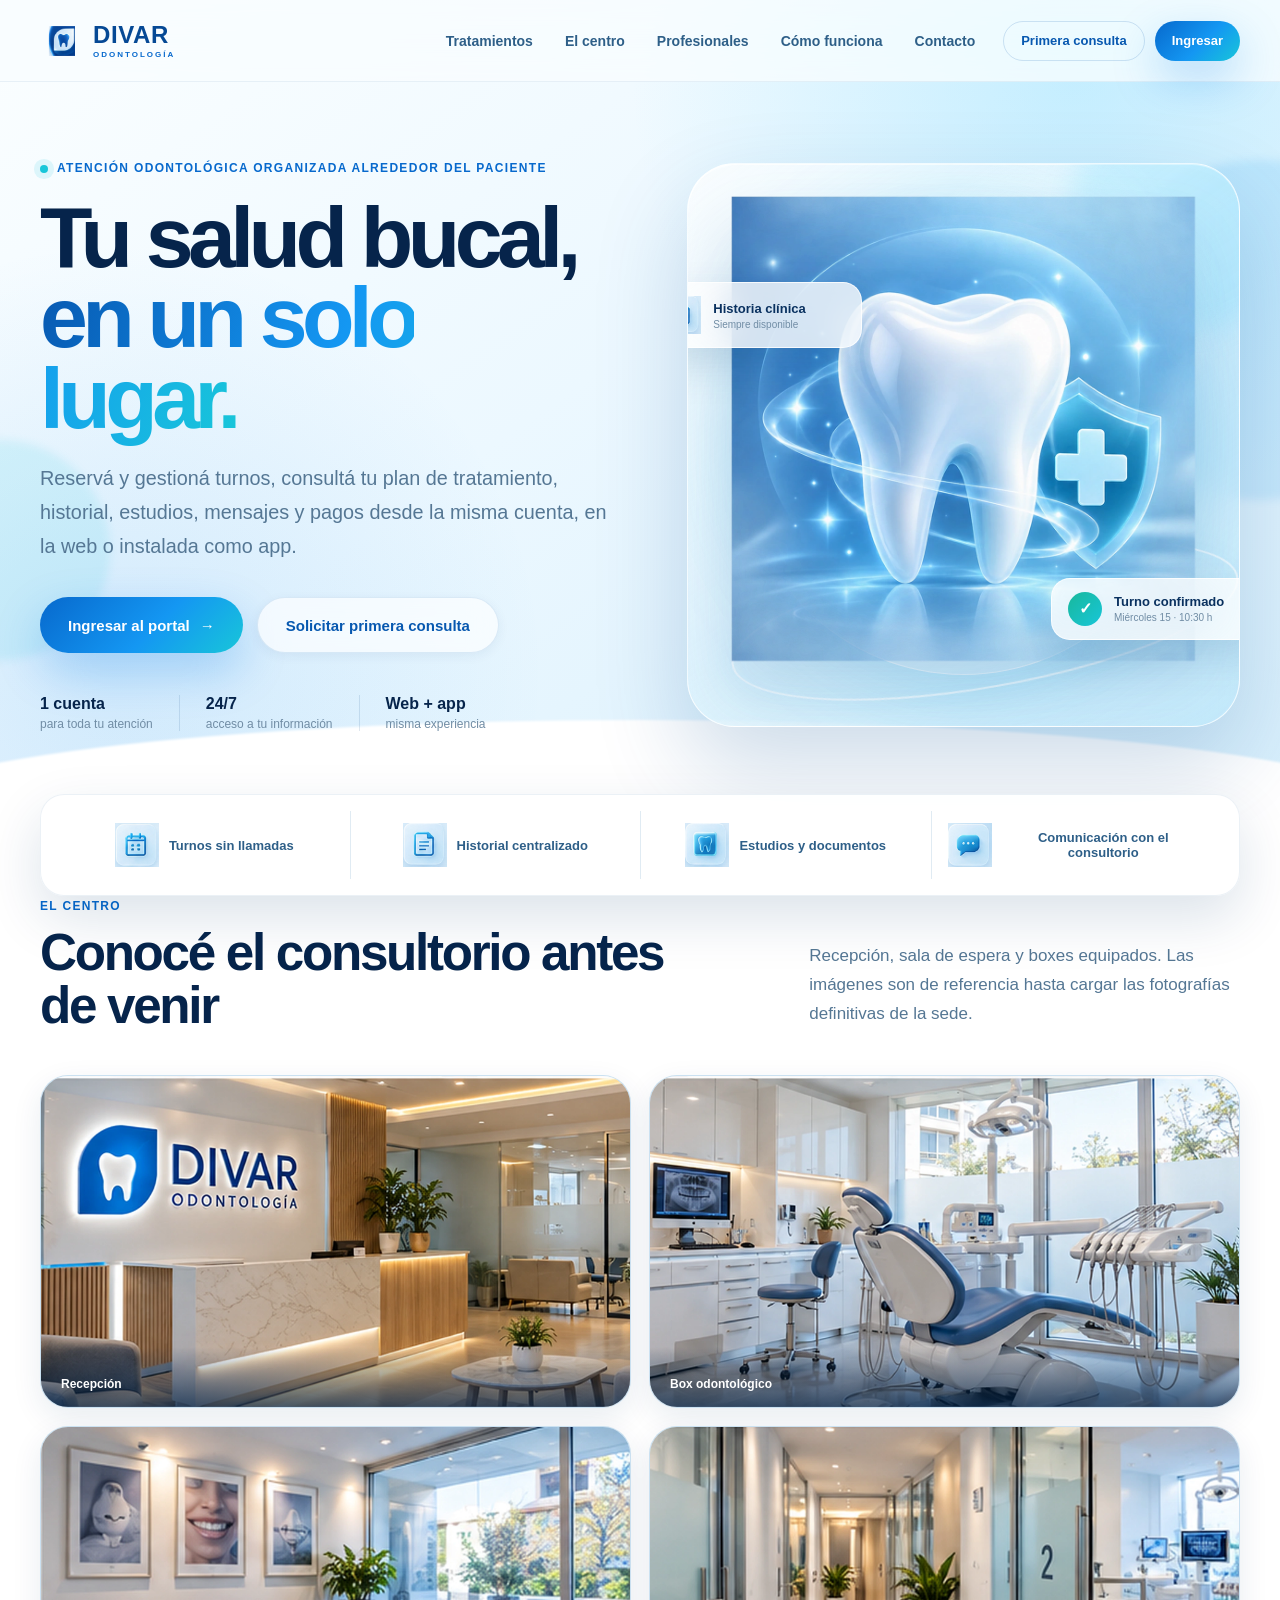
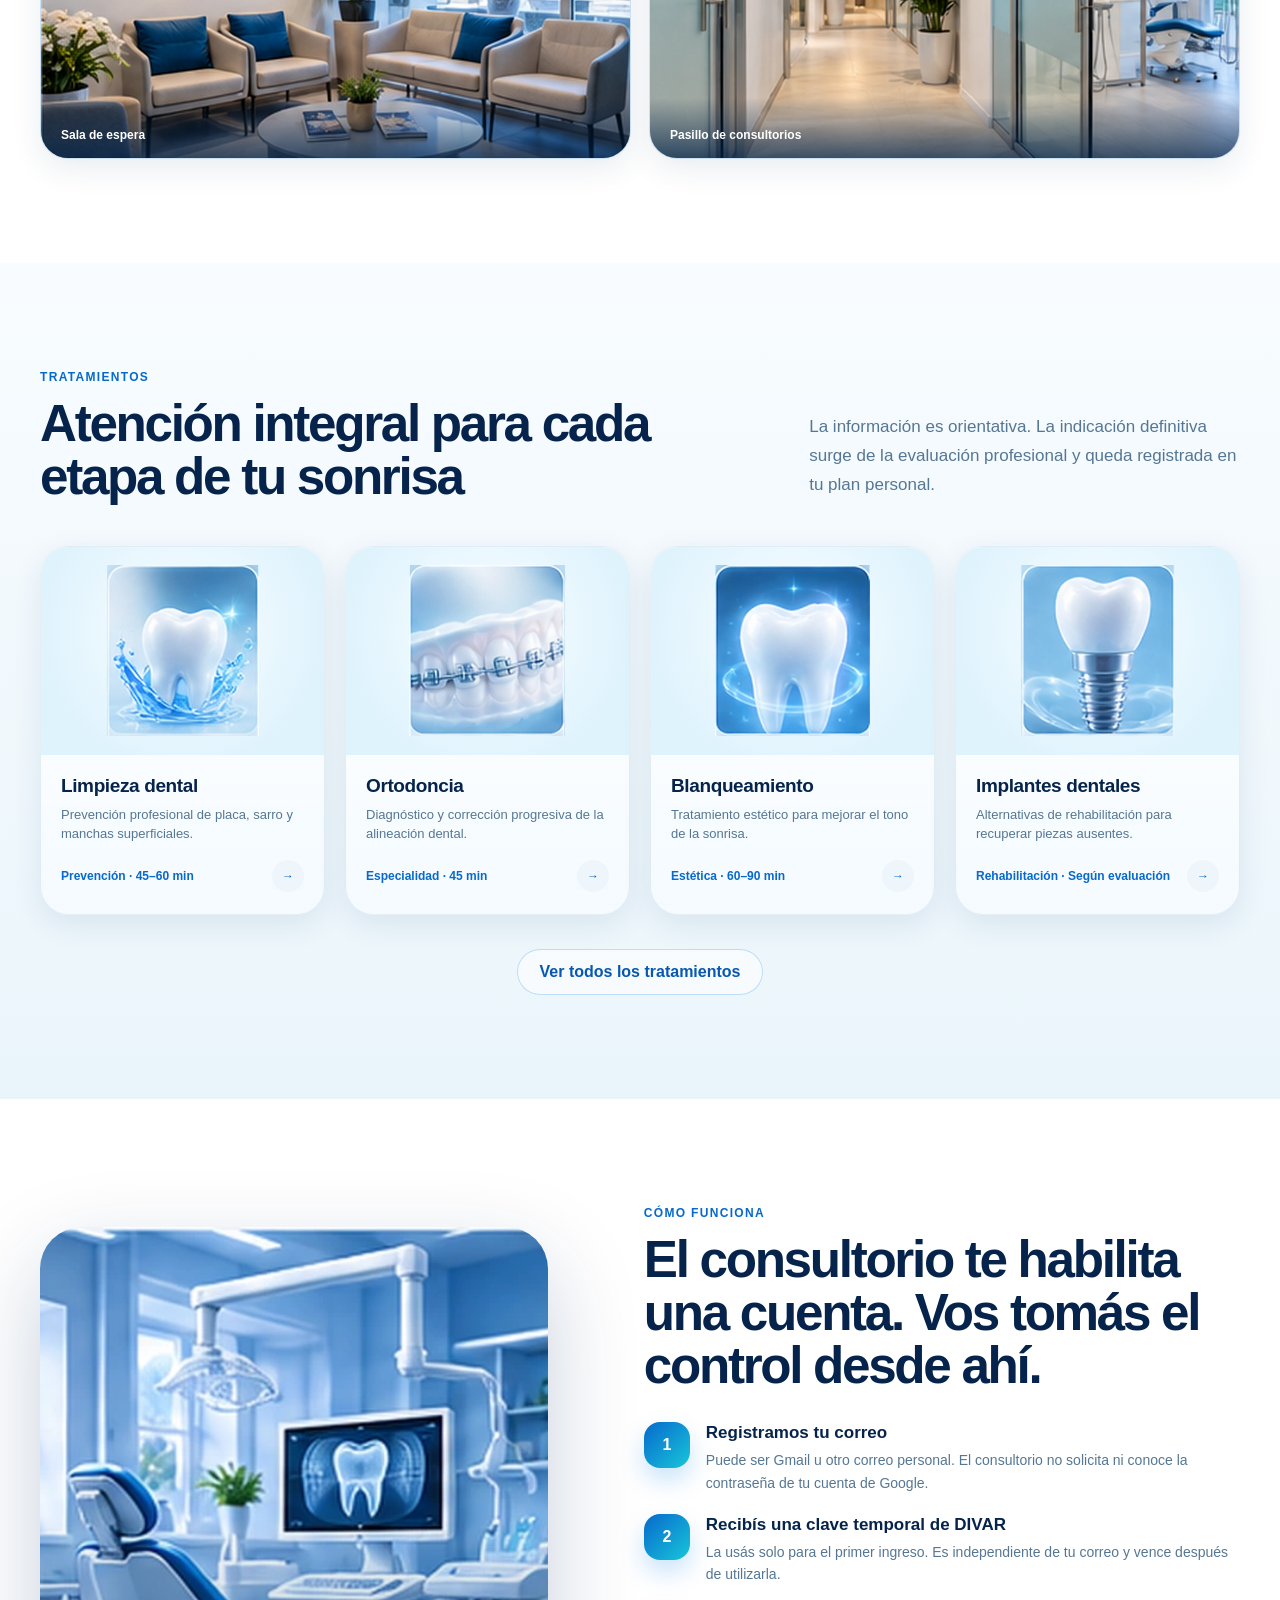
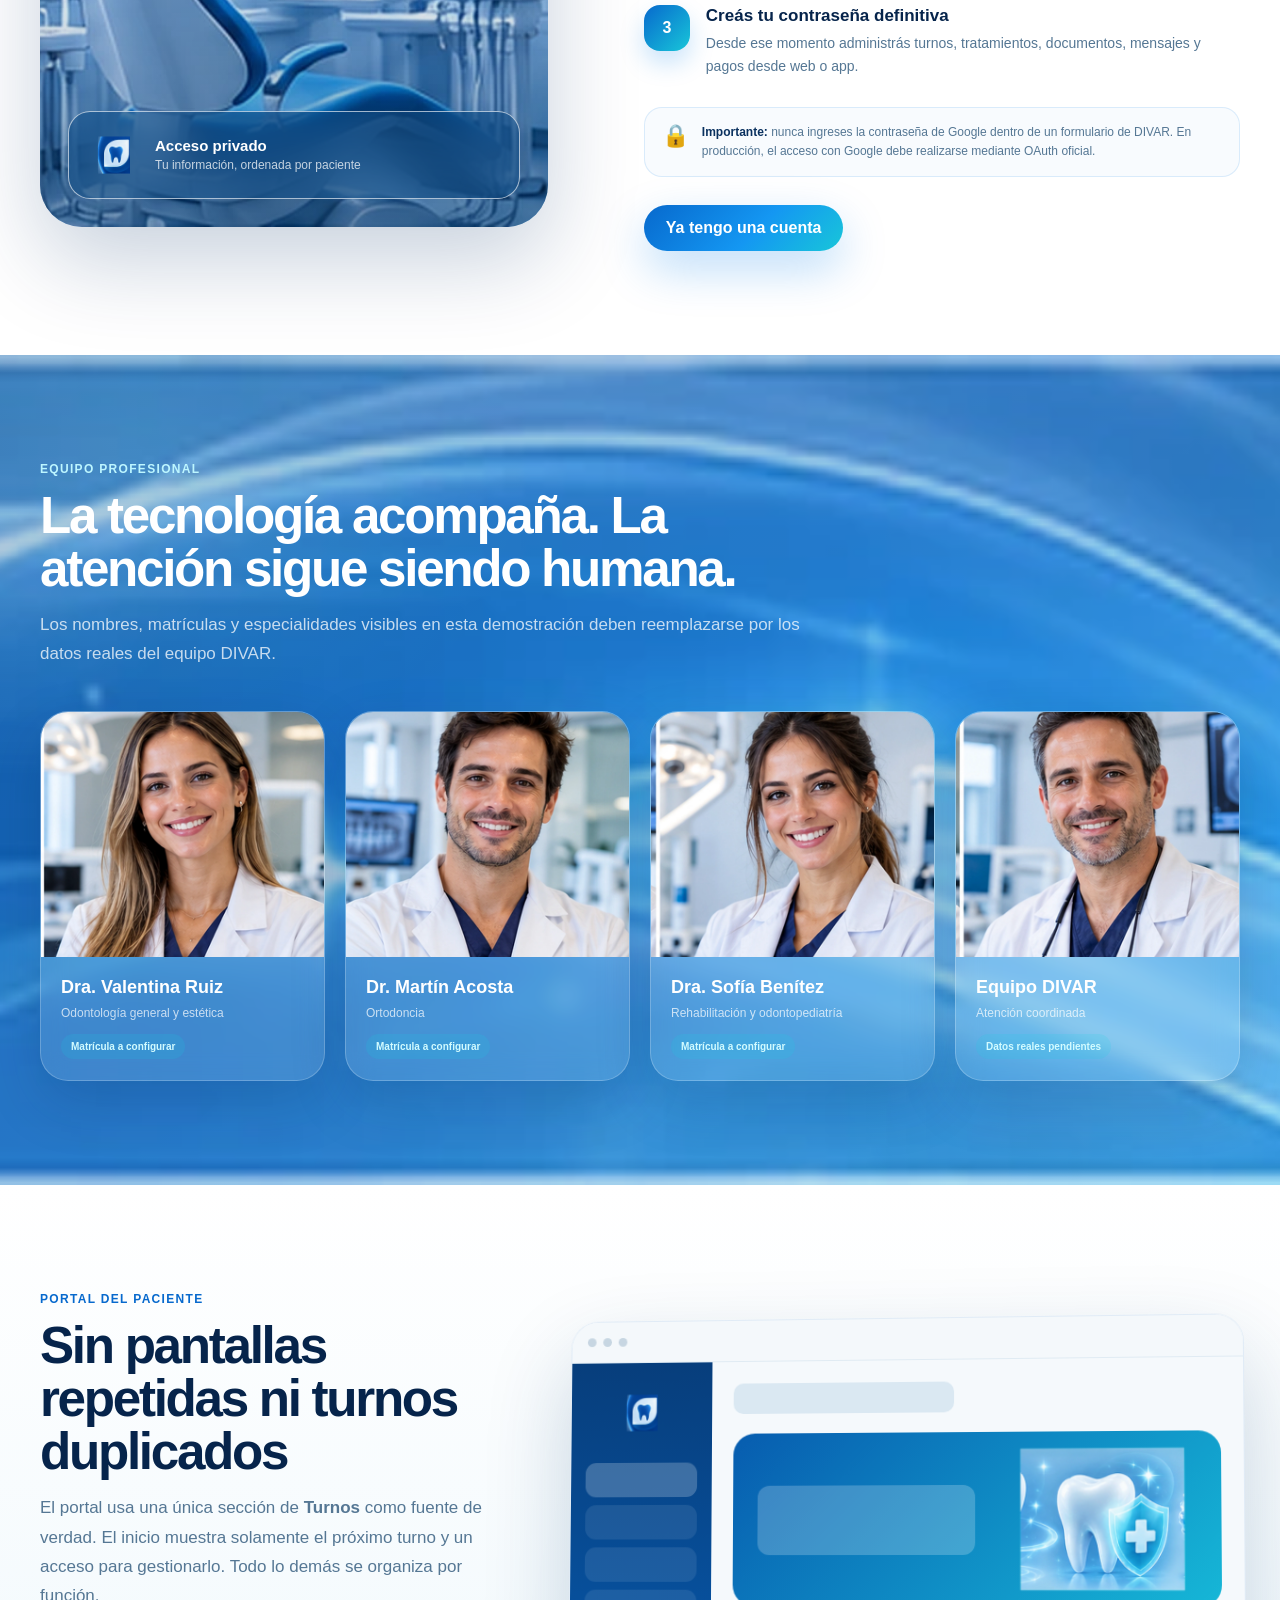
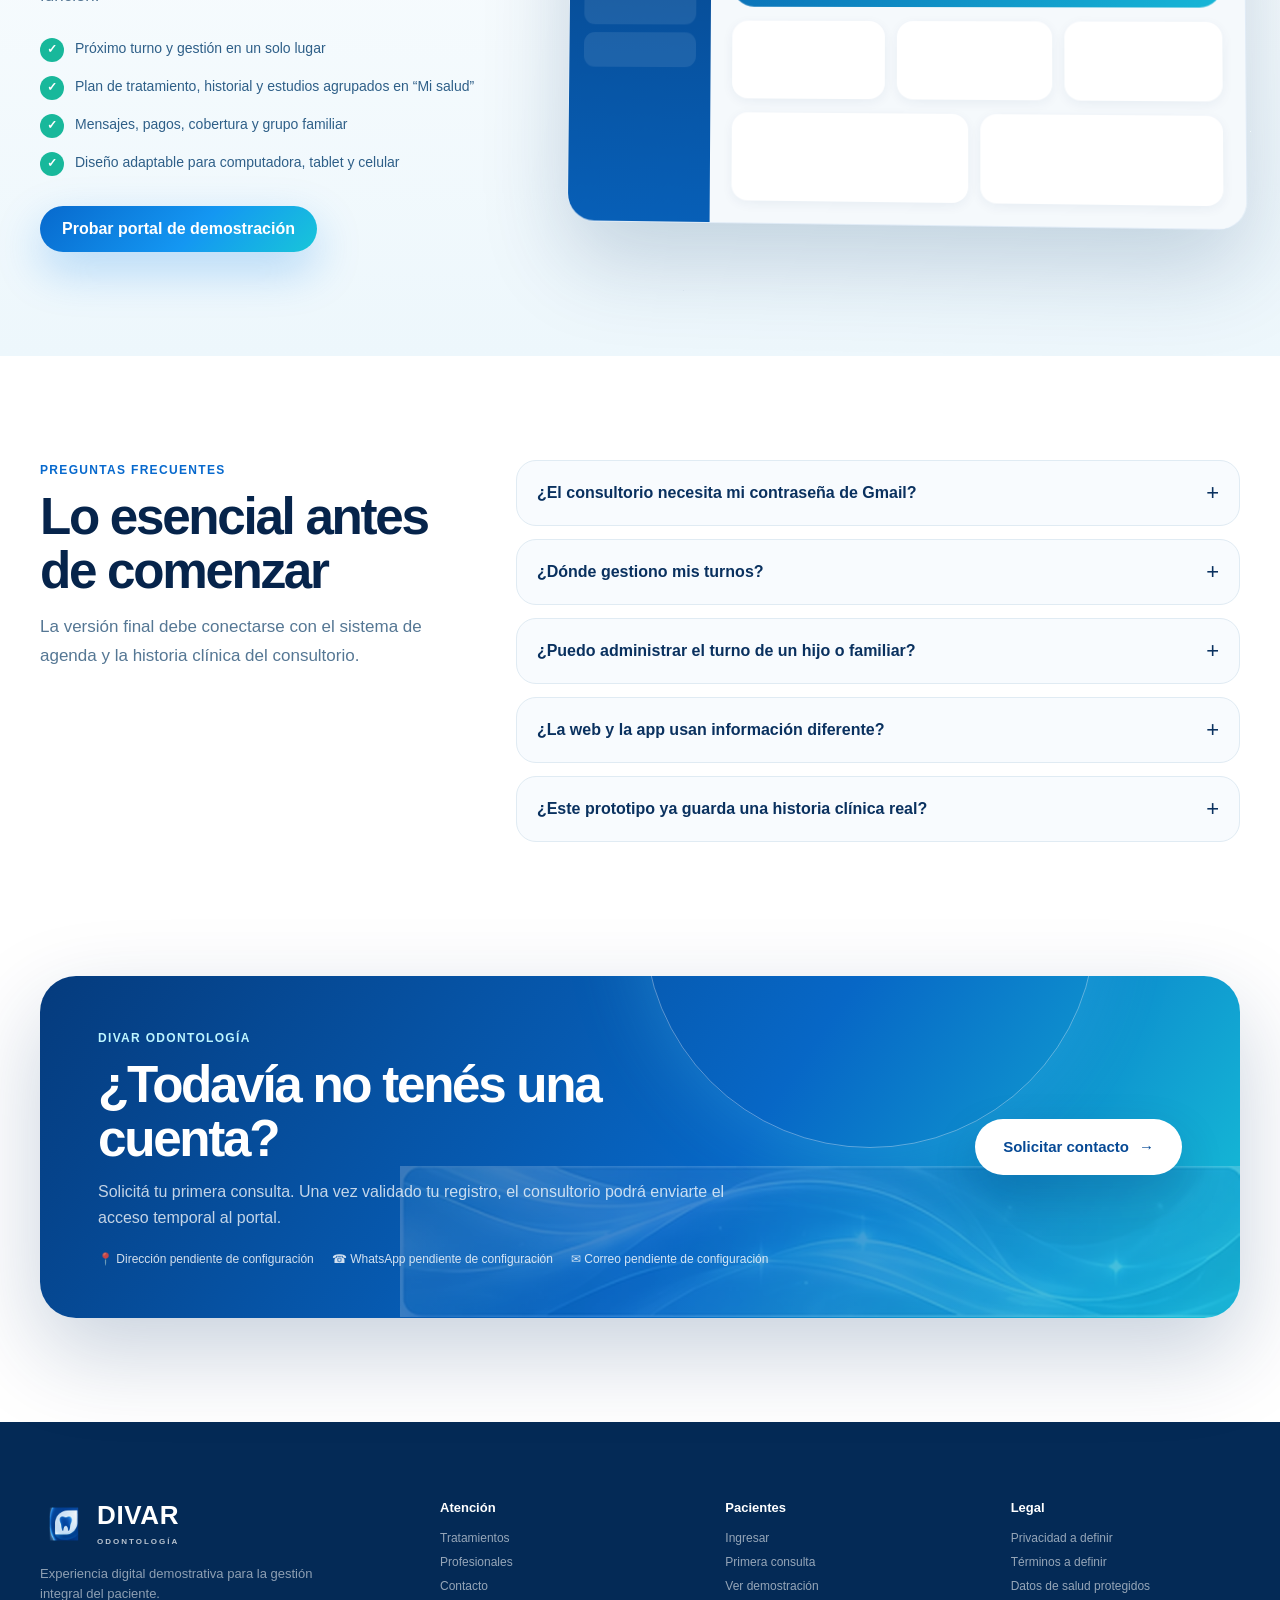
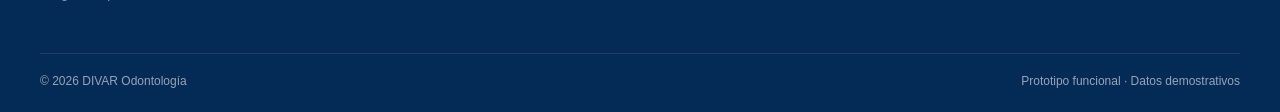
==== commit 738fe2ff: "Incorporar fotografia del centro y retratos del equipo Material de DIVAR_Imagenes_Web_GPT (WebP, la " ====
--- a/index.html
+++ b/index.html
@@ -26,6 +26,7 @@
         </a>
         <nav class="public-nav" aria-label="Navegación principal">
           <a href="#servicios">Tratamientos</a>
+          <a href="#centro">El centro</a>
           <a href="#equipo">Profesionales</a>
           <a href="#acceso">Cómo funciona</a>
           <a href="#contacto">Contacto</a>
@@ -40,11 +41,13 @@
       </div>
       <div id="mobilePublicMenu" class="public-mobile-menu" hidden>
         <a href="#servicios">Tratamientos</a>
+        <a href="#centro">El centro</a>
         <a href="#equipo">Profesionales</a>
         <a href="#acceso">Cómo funciona</a>
         <a href="#contacto">Contacto</a>
         <button class="button button--ghost" data-action="open-first-visit">Primera consulta</button>
         <button class="button button--primary" data-action="open-login">Ingresar al portal</button>
+        <button id="installAppButtonPublic" class="button button--soft" data-action="install-app" hidden>Instalar app</button>
       </div>
     </header>
 
@@ -90,6 +93,36 @@
           <div><img src="assets/icons/icon-historia-clinica.webp" alt=""><span>Historial centralizado</span></div>
           <div><img src="assets/icons/icon-estudios.webp" alt=""><span>Estudios y documentos</span></div>
           <div><img src="assets/icons/icon-mensajes.webp" alt=""><span>Comunicación con el consultorio</span></div>
+        </div>
+      </section>
+
+      <section id="centro" class="section clinic-section">
+        <div class="container">
+          <div class="section-heading section-heading--split">
+            <div>
+              <span class="eyebrow">El centro</span>
+              <h2>Conocé el consultorio antes de venir</h2>
+            </div>
+            <p>Recepción, sala de espera y boxes equipados. Las imágenes son de referencia hasta cargar las fotografías definitivas de la sede.</p>
+          </div>
+          <div class="clinic-gallery">
+            <figure class="clinic-shot">
+              <img src="assets/clinic/consultorio-01-recepcion.webp" alt="Recepción del centro con el logo de DIVAR" loading="lazy" width="1920" height="1080">
+              <figcaption>Recepción</figcaption>
+            </figure>
+            <figure class="clinic-shot">
+              <img src="assets/clinic/consultorio-02-box.webp" alt="Box odontológico con sillón y equipamiento" loading="lazy" width="1920" height="1080">
+              <figcaption>Box odontológico</figcaption>
+            </figure>
+            <figure class="clinic-shot">
+              <img src="assets/clinic/consultorio-03-espera.webp" alt="Sala de espera con sillones y luz natural" loading="lazy" width="1920" height="1080">
+              <figcaption>Sala de espera</figcaption>
+            </figure>
+            <figure class="clinic-shot">
+              <img src="assets/clinic/consultorio-04-pasillo.webp" alt="Pasillo de acceso a los consultorios" loading="lazy" width="1920" height="1080">
+              <figcaption>Pasillo de consultorios</figcaption>
+            </figure>
+          </div>
         </div>
       </section>
 
@@ -231,6 +264,7 @@
       <nav id="portalNavigation" class="portal-nav" aria-label="Portal del paciente"></nav>
       <div class="portal-sidebar__bottom">
         <button class="emergency-button" data-action="open-emergency"><img src="assets/icons/icon-urgencias.webp" alt=""><span><strong>¿Tenés una urgencia?</strong><small>Ver canales de atención</small></span></button>
+        <button id="installAppButtonSidebar" class="button button--soft button--full" data-action="install-app" hidden>Instalar app</button>
         <button class="logout-button" data-action="logout">Cerrar sesión</button>
       </div>
     </aside>
--- a/styles.css
+++ b/styles.css
@@ -1018,3 +1018,191 @@
 .brand-link .brand-lockup__mark { width: 44px; height: 44px; filter: none; }
 .portal-sidebar__brand .brand-lockup__mark,
 .public-footer .brand-lockup__mark { filter: none; }
+
+/* ==========================================================================
+   Correcciones de responsive mobile (v2.0.1)
+   Recuperan contenido y acciones que se perdían en pantallas chicas.
+   ========================================================================== */
+
+@media (max-width: 860px) {
+  /* La lista de conversaciones dejaba de existir en mobile: se recupera como
+     tira horizontal arriba del chat en lugar de ocultarse. */
+  .message-sidebar {
+    display: block;
+    border-right: 0;
+    border-bottom: 1px solid var(--ink-200);
+  }
+  .message-sidebar__header { padding: 14px 16px 10px; }
+  .message-sidebar__header h2 { font-size: 14px; }
+  .message-sidebar__list,
+  .message-sidebar > .conversation-item { scroll-snap-align: start; }
+  .message-sidebar .conversation-item + .conversation-item { border-top: 1px solid var(--ink-200); }
+  .message-sidebar .conversation-item span { display: -webkit-box; -webkit-line-clamp: 1; -webkit-box-orient: vertical; overflow: hidden; }
+}
+
+@media (max-width: 700px) {
+  /* El diente decorativo (215px) desbordaba su contenedor de 180px hacia
+     arriba y tapaba el botón "Ver o gestionar". */
+  .dashboard-hero__visual { height: auto; min-height: 150px; padding-top: 6px; }
+  .dashboard-hero__visual img { width: 190px; max-height: 190px; }
+
+  /* "Instalar app" es la acción más relevante justo en mobile, pero no entra
+     en el topbar (a 360px lo desborda). Se sirve desde el menú hamburguesa
+     y desde el menú lateral del portal. */
+  .portal-topbar__actions > .button { display: none; }
+  #installAppButtonSidebar:not([hidden]) { display: inline-flex; margin-bottom: 10px; }
+
+  /* Se perdía qué paciente tiene la sesión activa (las cuentas son familiares).
+     El topbar tiene que poder encogerse: sin min-width 0 los títulos largos
+     ("Pagos y presupuestos") empujaban el perfil fuera de la pantalla. */
+  .portal-topbar { gap: 8px; }
+  .portal-topbar__left { min-width: 0; flex: 1 1 auto; }
+  .portal-breadcrumb { min-width: 0; }
+  .portal-breadcrumb__title { display: block; overflow: hidden; text-overflow: ellipsis; white-space: nowrap; }
+  .portal-topbar__actions { flex: 0 0 auto; min-width: 0; }
+  .topbar-profile > span { display: block; max-width: 84px; }
+  .topbar-profile strong { display: block; overflow: hidden; text-overflow: ellipsis; white-space: nowrap; font-size: 10px; }
+  .topbar-profile > span > span { overflow: hidden; text-overflow: ellipsis; white-space: nowrap; font-size: 8px; }
+
+  /* Sexto ítem: Pagos ya no queda sólo detrás del menú lateral. */
+  .mobile-portal-nav { grid-template-columns: repeat(6, 1fr); padding: 6px 4px; }
+  .mobile-portal-nav button { border-radius: 13px; font-size: 7px; }
+  .mobile-portal-nav button img { width: 24px; height: 24px; }
+
+  /* La barra inferior asomaba por detrás de los modales. */
+  body.modal-open .mobile-portal-nav { display: none; }
+
+  /* Nombre y relación del paciente se imprimían pegados en una sola línea. */
+  .patient-selection-card > span:last-child { display: grid; gap: 3px; min-width: 0; }
+  .patient-selection-card > span:last-child > strong { margin-top: 0; font-size: 13px; }
+  .patient-selection-card > span:last-child > span { margin-top: 0; font-size: 10px; }
+}
+
+@media (max-width: 430px) {
+  /* Los números del hero quedaban sin etiqueta ("1", "24/7", "Web + app"
+     sin decir de qué). Se apilan en vez de desaparecer. */
+  .hero-trust span { display: block; font-size: 8px; }
+  .hero-trust > div { padding: 0 6px; }
+
+  .mobile-portal-nav button { font-size: 6px; }
+  .mobile-portal-nav button img { width: 22px; height: 22px; }
+  .topbar-profile > span { max-width: 72px; }
+  /* "Portal del paciente" se partía en dos líneas y estiraba el topbar. */
+  .portal-breadcrumb__eyebrow { display: none; }
+}
+
+/* ==========================================================================
+   Encuadre de imágenes (v2.0.2)
+   Varios contenedores dimensionaban la imagen con alto porcentual sobre una
+   fila de grid/flex de alto indefinido. El porcentaje se resolvía contra la
+   relación de aspecto de la propia imagen en vez de contra el contenedor, así
+   que la imagen salía más alta que su caja y `overflow: hidden` le cortaba la
+   base. Sólo se notaba en mobile, donde las tarjetas ocupan todo el ancho.
+   Posicionarlas en absoluto ancla el porcentaje al contenedor y vuelve el
+   encuadre determinista.
+   ========================================================================== */
+
+.treatment-card__image { position: relative; }
+.treatment-card__image img {
+  position: absolute;
+  top: 9%;
+  left: 9%;
+  width: 82%;
+  height: 82%;
+  object-fit: contain;
+}
+
+.professional-card__photo { position: relative; }
+.professional-card__photo img {
+  position: absolute;
+  inset: 0;
+  width: 100%;
+  height: 100%;
+  object-fit: contain;
+  object-position: center bottom;
+}
+
+/* El diente de la maqueta del portal sobresalía por arriba de su franja. */
+.preview-dashboard__hero img { max-height: 100%; object-fit: contain; }
+
+@media (max-width: 860px) {
+  /* La foto de la clínica es casi cuadrada (510x504) y se servía en una caja
+     de 347x480: `cover` descartaba el 28% de la imagen y la dejaba
+     sobreampliada. Con relación de aspecto propia el recorte es marginal. */
+  .access-image-card { min-height: 0; aspect-ratio: 1 / 1; }
+  .access-image-card > img { min-height: 0; height: 100%; object-fit: cover; }
+}
+
+@media (max-width: 700px) {
+  /* Las tarjetas pasan a una sola columna y quedan mucho más anchas que
+     altas: sin más alto, la ilustración queda diminuta y perdida. */
+  .treatment-card__image { height: 210px; }
+  .professional-card__photo { height: 290px; }
+}
+
+/* ==========================================================================
+   Fotografía del centro y retratos del equipo (v2.1.0)
+   ========================================================================== */
+
+/* Los retratos pasaron de ilustraciones cuadradas a fotos verticales
+   (1200x1500): `contain` las dejaba flotando con aire a los lados, así que
+   ahora llenan la tarjeta y se anclan a la cara. */
+.professional-card__photo img { object-fit: cover; object-position: center 22%; }
+
+.clinic-section { padding-top: 0; }
+.clinic-gallery {
+  margin-top: 34px;
+  display: grid;
+  grid-template-columns: repeat(2, minmax(0, 1fr));
+  gap: 18px;
+}
+.clinic-shot {
+  position: relative;
+  margin: 0;
+  border: 1px solid rgba(8, 78, 143, .09);
+  border-radius: var(--radius-lg);
+  overflow: hidden;
+  background: #dff0fb;
+  box-shadow: var(--shadow-sm);
+  transition: transform var(--ease), box-shadow var(--ease);
+}
+.clinic-shot img {
+  display: block;
+  width: 100%;
+  height: 100%;
+  aspect-ratio: 16 / 9;
+  object-fit: cover;
+}
+.clinic-shot figcaption {
+  position: absolute;
+  left: 0;
+  right: 0;
+  bottom: 0;
+  padding: 30px 20px 16px;
+  color: white;
+  font-size: 12px;
+  font-weight: 700;
+  background: linear-gradient(180deg, transparent, rgba(2, 36, 74, .72));
+}
+.clinic-shot:hover { transform: translateY(-4px); box-shadow: var(--shadow-md); }
+
+@media (max-width: 700px) {
+  .clinic-gallery { grid-template-columns: 1fr; gap: 14px; }
+}
+
+/* Los avatares recortan al centro geométrico, que en un retrato vertical cae
+   sobre el torso. Se suben al tercio superior para encuadrar la cara. */
+.message-preview__avatar,
+.conversation-item img,
+.chat-header__person img { object-position: center 18%; }
+
+/* En el selector de profesional el retrato entraba con `contain` y quedaba
+   una figura diminuta con aire a los lados. */
+.professional-selection-card img {
+  width: 54px;
+  height: 54px;
+  border-radius: 50%;
+  object-fit: cover;
+  object-position: center 18%;
+  background: #dbeff9;
+}
